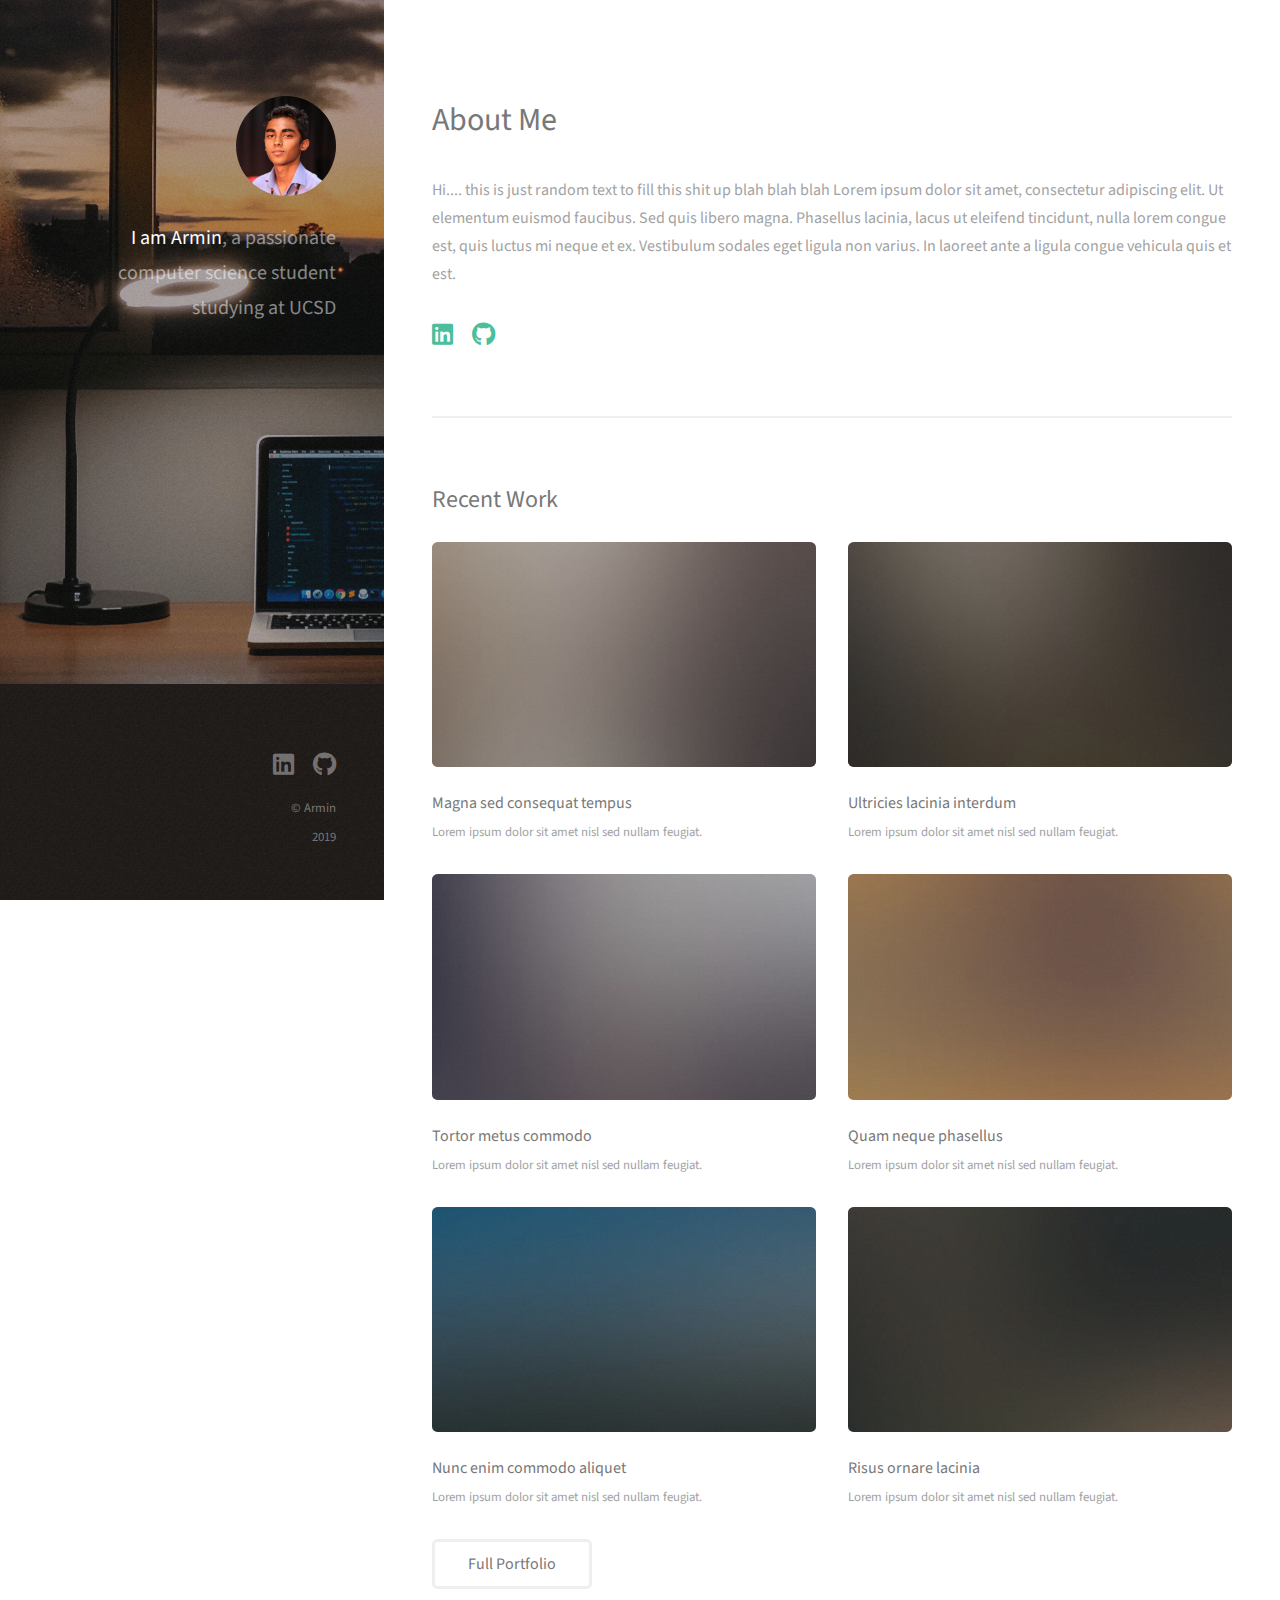
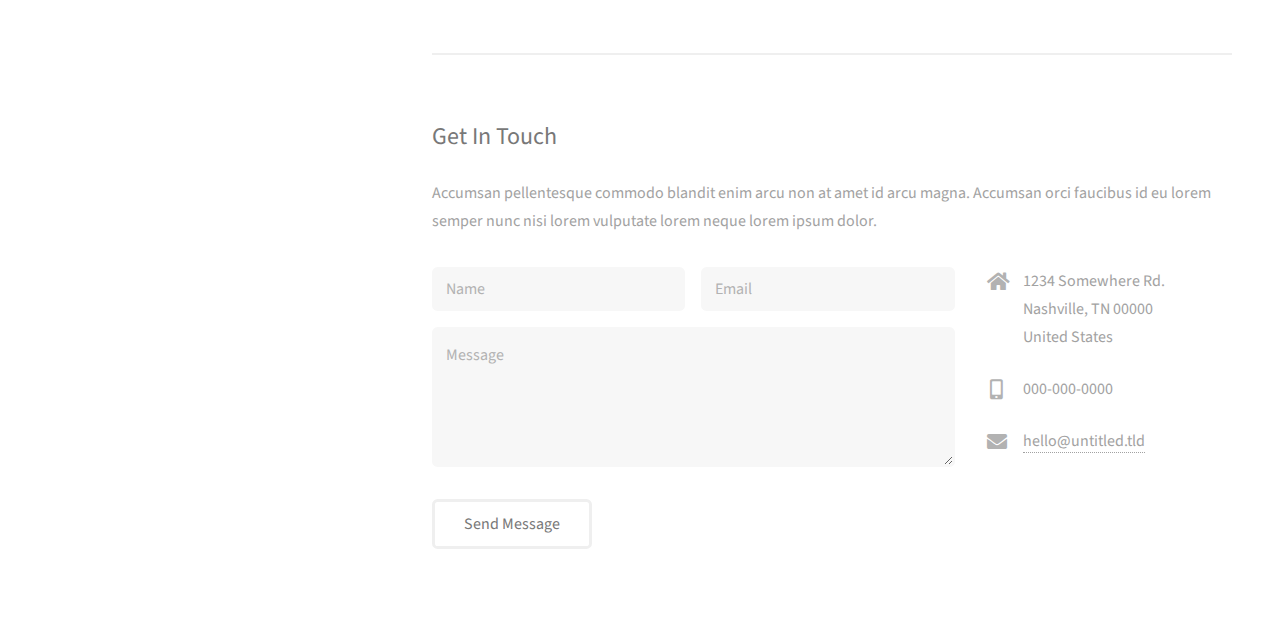
==== index.html @ ccefa1ef "initial commit" ====
<!DOCTYPE HTML>

<html>
	<head>
		<title>Armin Suraj</title>
		<meta charset="utf-8" />
		<meta name="viewport" content="width=device-width, initial-scale=1, user-scalable=no" />
		<link rel="stylesheet" href="assets/css/main.css" />
	</head>
	<body class="is-preload">

		<!-- Header -->
			<header id="header">
				<div class="inner">
					<a href="#" class="image avatar"><img src="images/avatar.jpeg" alt="" /></a>
					<h1><strong>I am Armin</strong>, a passionate<br />
					computer science student<br />
					studying at UCSD</h1>
				</div>
			</header>

		<!-- Main -->
			<div id="main">

				<!-- One -->
					<section id="one">
						<header class="major">
							<h2>About Me</h2>
						</header>
						<p>Hi.... this is just random text to fill this shit up blah blah blah Lorem ipsum dolor sit amet, consectetur adipiscing elit. Ut elementum euismod faucibus. Sed quis libero magna. Phasellus lacinia, lacus ut eleifend tincidunt, nulla lorem congue est, quis luctus mi neque et ex. Vestibulum sodales eget ligula non varius. In laoreet ante a ligula congue vehicula quis et est.</p>
						<ul class="icons">
							<li><a href="#" class="icon brands fa-linkedin"><span class="label">Linkedin</span></a></li>
							<li><a href="#" class="icon brands fa-github"><span class="label">Github</span></a></li>
						</ul>
					</section>

				<!-- Two -->
					<section id="two">
						<h2>Recent Work</h2>
						<div class="row">
							<article class="col-6 col-12-xsmall work-item">
								<a href="images/fulls/01.jpg" class="image fit thumb"><img src="images/thumbs/01.jpg" alt="" /></a>
								<h3>Magna sed consequat tempus</h3>
								<p>Lorem ipsum dolor sit amet nisl sed nullam feugiat.</p>
							</article>
							<article class="col-6 col-12-xsmall work-item">
								<a href="images/fulls/02.jpg" class="image fit thumb"><img src="images/thumbs/02.jpg" alt="" /></a>
								<h3>Ultricies lacinia interdum</h3>
								<p>Lorem ipsum dolor sit amet nisl sed nullam feugiat.</p>
							</article>
							<article class="col-6 col-12-xsmall work-item">
								<a href="images/fulls/03.jpg" class="image fit thumb"><img src="images/thumbs/03.jpg" alt="" /></a>
								<h3>Tortor metus commodo</h3>
								<p>Lorem ipsum dolor sit amet nisl sed nullam feugiat.</p>
							</article>
							<article class="col-6 col-12-xsmall work-item">
								<a href="images/fulls/04.jpg" class="image fit thumb"><img src="images/thumbs/04.jpg" alt="" /></a>
								<h3>Quam neque phasellus</h3>
								<p>Lorem ipsum dolor sit amet nisl sed nullam feugiat.</p>
							</article>
							<article class="col-6 col-12-xsmall work-item">
								<a href="images/fulls/05.jpg" class="image fit thumb"><img src="images/thumbs/05.jpg" alt="" /></a>
								<h3>Nunc enim commodo aliquet</h3>
								<p>Lorem ipsum dolor sit amet nisl sed nullam feugiat.</p>
							</article>
							<article class="col-6 col-12-xsmall work-item">
								<a href="images/fulls/06.jpg" class="image fit thumb"><img src="images/thumbs/06.jpg" alt="" /></a>
								<h3>Risus ornare lacinia</h3>
								<p>Lorem ipsum dolor sit amet nisl sed nullam feugiat.</p>
							</article>
						</div>
						<ul class="actions">
							<li><a href="#" class="button">Full Portfolio</a></li>
						</ul>
					</section>

				<!-- Three -->
					<section id="three">
						<h2>Get In Touch</h2>
						<p>Accumsan pellentesque commodo blandit enim arcu non at amet id arcu magna. Accumsan orci faucibus id eu lorem semper nunc nisi lorem vulputate lorem neque lorem ipsum dolor.</p>
						<div class="row">
							<div class="col-8 col-12-small">
								<form method="post" action="#">
									<div class="row gtr-uniform gtr-50">
										<div class="col-6 col-12-xsmall"><input type="text" name="name" id="name" placeholder="Name" /></div>
										<div class="col-6 col-12-xsmall"><input type="email" name="email" id="email" placeholder="Email" /></div>
										<div class="col-12"><textarea name="message" id="message" placeholder="Message" rows="4"></textarea></div>
									</div>
								</form>
								<ul class="actions">
									<li><input type="submit" value="Send Message" /></li>
								</ul>
							</div>
							<div class="col-4 col-12-small">
								<ul class="labeled-icons">
									<li>
										<h3 class="icon solid fa-home"><span class="label">Address</span></h3>
										1234 Somewhere Rd.<br />
										Nashville, TN 00000<br />
										United States
									</li>
									<li>
										<h3 class="icon solid fa-mobile-alt"><span class="label">Phone</span></h3>
										000-000-0000
									</li>
									<li>
										<h3 class="icon solid fa-envelope"><span class="label">Email</span></h3>
										<a href="#">hello@untitled.tld</a>
									</li>
								</ul>
							</div>
						</div>
					</section>

				<!-- Four -->
				<!--
					<section id="four">
						<h2>Elements</h2>

						<section>
							<h4>Text</h4>
							<p>This is <b>bold</b> and this is <strong>strong</strong>. This is <i>italic</i> and this is <em>emphasized</em>.
							This is <sup>superscript</sup> text and this is <sub>subscript</sub> text.
							This is <u>underlined</u> and this is code: <code>for (;;) { ... }</code>. Finally, <a href="#">this is a link</a>.</p>
							<hr />
							<header>
								<h4>Heading with a Subtitle</h4>
								<p>Lorem ipsum dolor sit amet nullam id egestas urna aliquam</p>
							</header>
							<p>Nunc lacinia ante nunc ac lobortis. Interdum adipiscing gravida odio porttitor sem non mi integer non faucibus ornare mi ut ante amet placerat aliquet. Volutpat eu sed ante lacinia sapien lorem accumsan varius montes viverra nibh in adipiscing blandit tempus accumsan.</p>
							<header>
								<h5>Heading with a Subtitle</h5>
								<p>Lorem ipsum dolor sit amet nullam id egestas urna aliquam</p>
							</header>
							<p>Nunc lacinia ante nunc ac lobortis. Interdum adipiscing gravida odio porttitor sem non mi integer non faucibus ornare mi ut ante amet placerat aliquet. Volutpat eu sed ante lacinia sapien lorem accumsan varius montes viverra nibh in adipiscing blandit tempus accumsan.</p>
							<hr />
							<h2>Heading Level 2</h2>
							<h3>Heading Level 3</h3>
							<h4>Heading Level 4</h4>
							<h5>Heading Level 5</h5>
							<h6>Heading Level 6</h6>
							<hr />
							<h5>Blockquote</h5>
							<blockquote>Fringilla nisl. Donec accumsan interdum nisi, quis tincidunt felis sagittis eget tempus euismod. Vestibulum ante ipsum primis in faucibus vestibulum. Blandit adipiscing eu felis iaculis volutpat ac adipiscing accumsan faucibus. Vestibulum ante ipsum primis in faucibus lorem ipsum dolor sit amet nullam adipiscing eu felis.</blockquote>
							<h5>Preformatted</h5>
							<pre><code>i = 0;

while (!deck.isInOrder()) {
print 'Iteration ' + i;
deck.shuffle();
i++;
}

print 'It took ' + i + ' iterations to sort the deck.';</code></pre>
						</section>

						<section>
							<h4>Lists</h4>
							<div class="row">
								<div class="col-6 col-12-xsmall">
									<h5>Unordered</h5>
									<ul>
										<li>Dolor pulvinar etiam magna etiam.</li>
										<li>Sagittis adipiscing lorem eleifend.</li>
										<li>Felis enim feugiat dolore viverra.</li>
									</ul>
									<h5>Alternate</h5>
									<ul class="alt">
										<li>Dolor pulvinar etiam magna etiam.</li>
										<li>Sagittis adipiscing lorem eleifend.</li>
										<li>Felis enim feugiat dolore viverra.</li>
									</ul>
								</div>
								<div class="col-6 col-12-xsmall">
									<h5>Ordered</h5>
									<ol>
										<li>Dolor pulvinar etiam magna etiam.</li>
										<li>Etiam vel felis at lorem sed viverra.</li>
										<li>Felis enim feugiat dolore viverra.</li>
										<li>Dolor pulvinar etiam magna etiam.</li>
										<li>Etiam vel felis at lorem sed viverra.</li>
										<li>Felis enim feugiat dolore viverra.</li>
									</ol>
									<h5>Icons</h5>
									<ul class="icons">
										<li><a href="#" class="icon brands fa-twitter"><span class="label">Twitter</span></a></li>
										<li><a href="#" class="icon brands fa-facebook-f"><span class="label">Facebook</span></a></li>
										<li><a href="#" class="icon brands fa-instagram"><span class="label">Instagram</span></a></li>
										<li><a href="#" class="icon brands fa-github"><span class="label">Github</span></a></li>
										<li><a href="#" class="icon brands fa-dribbble"><span class="label">Dribbble</span></a></li>
										<li><a href="#" class="icon brands fa-tumblr"><span class="label">Tumblr</span></a></li>
									</ul>
								</div>
							</div>
							<h5>Actions</h5>
							<ul class="actions">
								<li><a href="#" class="button primary">Default</a></li>
								<li><a href="#" class="button">Default</a></li>
							</ul>
							<ul class="actions small">
								<li><a href="#" class="button primary small">Small</a></li>
								<li><a href="#" class="button small">Small</a></li>
							</ul>
							<div class="row">
								<div class="col-6 col-12-small">
									<ul class="actions stacked">
										<li><a href="#" class="button primary">Default</a></li>
										<li><a href="#" class="button">Default</a></li>
									</ul>
								</div>
								<div class="col-6 col-12-small">
									<ul class="actions stacked">
										<li><a href="#" class="button primary small">Small</a></li>
										<li><a href="#" class="button small">Small</a></li>
									</ul>
								</div>
								<div class="col-6 col-12-small">
									<ul class="actions stacked">
										<li><a href="#" class="button primary fit">Default</a></li>
										<li><a href="#" class="button fit">Default</a></li>
									</ul>
								</div>
								<div class="col-6 col-12-small">
									<ul class="actions stacked">
										<li><a href="#" class="button primary small fit">Small</a></li>
										<li><a href="#" class="button small fit">Small</a></li>
									</ul>
								</div>
							</div>
						</section>

						<section>
							<h4>Table</h4>
							<h5>Default</h5>
							<div class="table-wrapper">
								<table>
									<thead>
										<tr>
											<th>Name</th>
											<th>Description</th>
											<th>Price</th>
										</tr>
									</thead>
									<tbody>
										<tr>
											<td>Item One</td>
											<td>Ante turpis integer aliquet porttitor.</td>
											<td>29.99</td>
										</tr>
										<tr>
											<td>Item Two</td>
											<td>Vis ac commodo adipiscing arcu aliquet.</td>
											<td>19.99</td>
										</tr>
										<tr>
											<td>Item Three</td>
											<td> Morbi faucibus arcu accumsan lorem.</td>
											<td>29.99</td>
										</tr>
										<tr>
											<td>Item Four</td>
											<td>Vitae integer tempus condimentum.</td>
											<td>19.99</td>
										</tr>
										<tr>
											<td>Item Five</td>
											<td>Ante turpis integer aliquet porttitor.</td>
											<td>29.99</td>
										</tr>
									</tbody>
									<tfoot>
										<tr>
											<td colspan="2"></td>
											<td>100.00</td>
										</tr>
									</tfoot>
								</table>
							</div>

							<h5>Alternate</h5>
							<div class="table-wrapper">
								<table class="alt">
									<thead>
										<tr>
											<th>Name</th>
											<th>Description</th>
											<th>Price</th>
										</tr>
									</thead>
									<tbody>
										<tr>
											<td>Item One</td>
											<td>Ante turpis integer aliquet porttitor.</td>
											<td>29.99</td>
										</tr>
										<tr>
											<td>Item Two</td>
											<td>Vis ac commodo adipiscing arcu aliquet.</td>
											<td>19.99</td>
										</tr>
										<tr>
											<td>Item Three</td>
											<td> Morbi faucibus arcu accumsan lorem.</td>
											<td>29.99</td>
										</tr>
										<tr>
											<td>Item Four</td>
											<td>Vitae integer tempus condimentum.</td>
											<td>19.99</td>
										</tr>
										<tr>
											<td>Item Five</td>
											<td>Ante turpis integer aliquet porttitor.</td>
											<td>29.99</td>
										</tr>
									</tbody>
									<tfoot>
										<tr>
											<td colspan="2"></td>
											<td>100.00</td>
										</tr>
									</tfoot>
								</table>
							</div>
						</section>

						<section>
							<h4>Buttons</h4>
							<ul class="actions">
								<li><a href="#" class="button primary">Primary</a></li>
								<li><a href="#" class="button">Default</a></li>
							</ul>
							<ul class="actions">
								<li><a href="#" class="button large">Large</a></li>
								<li><a href="#" class="button">Default</a></li>
								<li><a href="#" class="button small">Small</a></li>
							</ul>
							<ul class="actions fit">
								<li><a href="#" class="button primary fit">Fit</a></li>
								<li><a href="#" class="button fit">Fit</a></li>
							</ul>
							<ul class="actions fit small">
								<li><a href="#" class="button primary fit small">Fit + Small</a></li>
								<li><a href="#" class="button fit small">Fit + Small</a></li>
							</ul>
							<ul class="actions">
								<li><a href="#" class="button primary icon solid fa-download">Icon</a></li>
								<li><a href="#" class="button icon solid fa-download">Icon</a></li>
							</ul>
							<ul class="actions">
								<li><span class="button primary disabled">Primary</span></li>
								<li><span class="button disabled">Default</span></li>
							</ul>
						</section>

						<section>
							<h4>Form</h4>
							<form method="post" action="#">
								<div class="row gtr-uniform gtr-50">
									<div class="col-6 col-12-xsmall">
										<input type="text" name="demo-name" id="demo-name" value="" placeholder="Name" />
									</div>
									<div class="col-6 col-12-xsmall">
										<input type="email" name="demo-email" id="demo-email" value="" placeholder="Email" />
									</div>
									<div class="col-12">
										<select name="demo-category" id="demo-category">
											<option value="">- Category -</option>
											<option value="1">Manufacturing</option>
											<option value="1">Shipping</option>
											<option value="1">Administration</option>
											<option value="1">Human Resources</option>
										</select>
									</div>
									<div class="col-4 col-12-small">
										<input type="radio" id="demo-priority-low" name="demo-priority" checked>
										<label for="demo-priority-low">Low Priority</label>
									</div>
									<div class="col-4 col-12-small">
										<input type="radio" id="demo-priority-normal" name="demo-priority">
										<label for="demo-priority-normal">Normal Priority</label>
									</div>
									<div class="col-4 col-12-small">
										<input type="radio" id="demo-priority-high" name="demo-priority">
										<label for="demo-priority-high">High Priority</label>
									</div>
									<div class="col-6 col-12-small">
										<input type="checkbox" id="demo-copy" name="demo-copy">
										<label for="demo-copy">Email me a copy of this message</label>
									</div>
									<div class="col-6 col-12-small">
										<input type="checkbox" id="demo-human" name="demo-human" checked>
										<label for="demo-human">I am a human and not a robot</label>
									</div>
									<div class="col-12">
										<textarea name="demo-message" id="demo-message" placeholder="Enter your message" rows="6"></textarea>
									</div>
									<div class="col-12">
										<ul class="actions">
											<li><input type="submit" value="Send Message" class="primary" /></li>
											<li><input type="reset" value="Reset" /></li>
										</ul>
									</div>
								</div>
							</form>
						</section>

						<section>
							<h4>Image</h4>
							<h5>Fit</h5>
							<div class="box alt">
								<div class="row gtr-50 gtr-uniform">
									<div class="col-12"><span class="image fit"><img src="images/fulls/05.jpg" alt="" /></span></div>
									<div class="col-4"><span class="image fit"><img src="images/thumbs/01.jpg" alt="" /></span></div>
									<div class="col-4"><span class="image fit"><img src="images/thumbs/02.jpg" alt="" /></span></div>
									<div class="col-4"><span class="image fit"><img src="images/thumbs/03.jpg" alt="" /></span></div>
									<div class="col-4"><span class="image fit"><img src="images/thumbs/04.jpg" alt="" /></span></div>
									<div class="col-4"><span class="image fit"><img src="images/thumbs/05.jpg" alt="" /></span></div>
									<div class="col-4"><span class="image fit"><img src="images/thumbs/06.jpg" alt="" /></span></div>
									<div class="col-4"><span class="image fit"><img src="images/thumbs/03.jpg" alt="" /></span></div>
									<div class="col-4"><span class="image fit"><img src="images/thumbs/02.jpg" alt="" /></span></div>
									<div class="col-4"><span class="image fit"><img src="images/thumbs/01.jpg" alt="" /></span></div>
								</div>
							</div>
							<h5>Left &amp; Right</h5>
							<p><span class="image left"><img src="images/avatar.jpg" alt="" /></span>Fringilla nisl. Donec accumsan interdum nisi, quis tincidunt felis sagittis eget. tempus euismod. Vestibulum ante ipsum primis in faucibus vestibulum. Blandit adipiscing eu felis iaculis volutpat ac adipiscing accumsan eu faucibus. Integer ac pellentesque praesent tincidunt felis sagittis eget. tempus euismod. Vestibulum ante ipsum primis in faucibus vestibulum. Blandit adipiscing eu felis iaculis volutpat ac adipiscing accumsan eu faucibus. Integer ac pellentesque praesent. Donec accumsan interdum nisi, quis tincidunt felis sagittis eget. tempus euismod. Vestibulum ante ipsum primis in faucibus vestibulum. Blandit adipiscing eu felis iaculis volutpat ac adipiscing accumsan eu faucibus. Integer ac pellentesque praesent tincidunt felis sagittis eget. tempus euismod. Vestibulum ante ipsum primis in faucibus vestibulum. Blandit adipiscing eu felis iaculis volutpat ac adipiscing accumsan eu faucibus. Integer ac pellentesque praesent.</p>
							<p><span class="image right"><img src="images/avatar.jpg" alt="" /></span>Fringilla nisl. Donec accumsan interdum nisi, quis tincidunt felis sagittis eget. tempus euismod. Vestibulum ante ipsum primis in faucibus vestibulum. Blandit adipiscing eu felis iaculis volutpat ac adipiscing accumsan eu faucibus. Integer ac pellentesque praesent tincidunt felis sagittis eget. tempus euismod. Vestibulum ante ipsum primis in faucibus vestibulum. Blandit adipiscing eu felis iaculis volutpat ac adipiscing accumsan eu faucibus. Integer ac pellentesque praesent. Donec accumsan interdum nisi, quis tincidunt felis sagittis eget. tempus euismod. Vestibulum ante ipsum primis in faucibus vestibulum. Blandit adipiscing eu felis iaculis volutpat ac adipiscing accumsan eu faucibus. Integer ac pellentesque praesent tincidunt felis sagittis eget. tempus euismod. Vestibulum ante ipsum primis in faucibus vestibulum. Blandit adipiscing eu felis iaculis volutpat ac adipiscing accumsan eu faucibus. Integer ac pellentesque praesent.</p>
						</section>

					</section>
				-->

			</div>

		<!-- Footer -->
			<footer id="footer">
				<div class="inner">
					<ul class="icons">
						<li><a href="#" class="icon brands fa-linkedin"><span class="label">Linkedin</span></a></li>
						<li><a href="#" class="icon brands fa-github"><span class="label">Github</span></a></li>
					</ul>
					<ul class="copyright">
						<li>&copy; Armin</li><li>2019</li>
					</ul>
				</div>
			</footer>

		<!-- Scripts -->
			<script src="assets/js/jquery.min.js"></script>
			<script src="assets/js/jquery.poptrox.min.js"></script>
			<script src="assets/js/browser.min.js"></script>
			<script src="assets/js/breakpoints.min.js"></script>
			<script src="assets/js/util.js"></script>
			<script src="assets/js/main.js"></script>

	</body>
</html>
---- assets/css/main.css ----
@import url("fontawesome-all.min.css");
@import url("https://fonts.googleapis.com/css?family=Source+Sans+Pro:400,400italic");

/*
	Strata by HTML5 UP
	html5up.net | @ajlkn
	Free for personal and commercial use under the CCA 3.0 license (html5up.net/license)
*/

html, body, div, span, applet, object,
iframe, h1, h2, h3, h4, h5, h6, p, blockquote,
pre, a, abbr, acronym, address, big, cite,
code, del, dfn, em, img, ins, kbd, q, s, samp,
small, strike, strong, sub, sup, tt, var, b,
u, i, center, dl, dt, dd, ol, ul, li, fieldset,
form, label, legend, table, caption, tbody,
tfoot, thead, tr, th, td, article, aside,
canvas, details, embed, figure, figcaption,
footer, header, hgroup, menu, nav, output, ruby,
section, summary, time, mark, audio, video {
	margin: 0;
	padding: 0;
	border: 0;
	font-size: 100%;
	font: inherit;
	vertical-align: baseline;}

article, aside, details, figcaption, figure,
footer, header, hgroup, menu, nav, section {
	display: block;}

body {
	line-height: 1;
}

ol, ul {
	list-style: none;
}

blockquote, q {
	quotes: none;
}

	blockquote:before, blockquote:after, q:before, q:after {
		content: '';
		content: none;
	}

table {
	border-collapse: collapse;
	border-spacing: 0;
}

body {
	-webkit-text-size-adjust: none;
}

mark {
	background-color: transparent;
	color: inherit;
}

input::-moz-focus-inner {
	border: 0;
	padding: 0;
}

input, select, textarea {
	-moz-appearance: none;
	-webkit-appearance: none;
	-ms-appearance: none;
	appearance: none;
}

/* Basic */

	html {
		box-sizing: border-box;
	}

	*, *:before, *:after {
		box-sizing: inherit;
	}

	body {
		background: #fff;
	}

		body.is-preload *, body.is-preload *:before, body.is-preload *:after {
			-moz-animation: none !important;
			-webkit-animation: none !important;
			-ms-animation: none !important;
			animation: none !important;
			-moz-transition: none !important;
			-webkit-transition: none !important;
			-ms-transition: none !important;
			transition: none !important;
		}

	body, input, select, textarea {
		color: #a2a2a2;
		font-family: "Source Sans Pro", Helvetica, sans-serif;
		font-size: 16pt;
		font-weight: 400;
		line-height: 1.75em;
	}

	a {
		-moz-transition: color 0.2s ease-in-out, border-color 0.2s ease-in-out;
		-webkit-transition: color 0.2s ease-in-out, border-color 0.2s ease-in-out;
		-ms-transition: color 0.2s ease-in-out, border-color 0.2s ease-in-out;
		transition: color 0.2s ease-in-out, border-color 0.2s ease-in-out;
		border-bottom: dotted 1px;
		color: #49bf9d;
		text-decoration: none;
	}

		a:hover {
			border-bottom-color: transparent;
			color: #49bf9d !important;
			text-decoration: none;
		}

	strong, b {
		color: #787878;
		font-weight: 400;
	}

	em, i {
		font-style: italic;
	}

	p {
		margin: 0 0 2em 0;
	}

	h1, h2, h3, h4, h5, h6 {
		color: #787878;
		font-weight: 400;
		line-height: 1em;
		margin: 0 0 1em 0;
	}

		h1 a, h2 a, h3 a, h4 a, h5 a, h6 a {
			color: inherit;
			text-decoration: none;
		}

	h1 {
		font-size: 2em;
		line-height: 1.5em;
	}

	h2 {
		font-size: 1.5em;
		line-height: 1.5em;
	}

	h3 {
		font-size: 1.25em;
		line-height: 1.5em;
	}

	h4 {
		font-size: 1.1em;
		line-height: 1.5em;
	}

	h5 {
		font-size: 0.9em;
		line-height: 1.5em;
	}

	h6 {
		font-size: 0.7em;
		line-height: 1.5em;
	}

	sub {
		font-size: 0.8em;
		position: relative;
		top: 0.5em;
	}

	sup {
		font-size: 0.8em;
		position: relative;
		top: -0.5em;
	}

	hr {
		border: 0;
		border-bottom: solid 2px #efefef;
		margin: 2em 0;
	}

		hr.major {
			margin: 3em 0;
		}

	blockquote {
		border-left: solid 6px #efefef;
		font-style: italic;
		margin: 0 0 2em 0;
		padding: 0.5em 0 0.5em 1.5em;
	}

	code {
		background: #f7f7f7;
		border-radius: 0.35em;
		border: solid 2px #efefef;
		font-family: "Courier New", monospace;
		font-size: 0.9em;
		margin: 0 0.25em;
		padding: 0.25em 0.65em;
	}

	pre {
		-webkit-overflow-scrolling: touch;
		font-family: "Courier New", monospace;
		font-size: 0.9em;
		margin: 0 0 2em 0;
	}

		pre code {
			display: block;
			line-height: 1.75em;
			padding: 1em 1.5em;
			overflow-x: auto;
		}

	.align-left {
		text-align: left;
	}

	.align-center {
		text-align: center;
	}

	.align-right {
		text-align: right;
	}

/* Container */

	.container {
		margin: 0 auto;
		max-width: calc(100% - 4em);
		width: 100%;
	}

		.container.xsmall {
			width: 25%;
		}

		.container.small {
			width: 50%;
		}

		.container.medium {
			width: 75%;
		}

		.container.large {
			width: 125%;
		}

		.container.xlarge {
			width: 150%;
		}

		.container.max {
			width: 100%;
		}

		@media screen and (max-width: 980px) {

			.container {
				width: 100% !important;
				max-width: 100% !important;
			}

		}

		@media screen and (max-width: 480px) {

			.container {
				max-width: calc(100% - 3em);
			}

		}

/* Row */

	.row {
		display: flex;
		flex-wrap: wrap;
		box-sizing: border-box;
		align-items: stretch;
	}

		.row > * {
			box-sizing: border-box;
		}

		.row.gtr-uniform > * > :last-child {
			margin-bottom: 0;
		}

		.row.aln-left {
			justify-content: flex-start;
		}

		.row.aln-center {
			justify-content: center;
		}

		.row.aln-right {
			justify-content: flex-end;
		}

		.row.aln-top {
			align-items: flex-start;
		}

		.row.aln-middle {
			align-items: center;
		}

		.row.aln-bottom {
			align-items: flex-end;
		}

		.row > .imp {
			order: -1;
		}

		.row > .col-1 {
			width: 8.33333%;
		}

		.row > .off-1 {
			margin-left: 8.33333%;
		}

		.row > .col-2 {
			width: 16.66667%;
		}

		.row > .off-2 {
			margin-left: 16.66667%;
		}

		.row > .col-3 {
			width: 25%;
		}

		.row > .off-3 {
			margin-left: 25%;
		}

		.row > .col-4 {
			width: 33.33333%;
		}

		.row > .off-4 {
			margin-left: 33.33333%;
		}

		.row > .col-5 {
			width: 41.66667%;
		}

		.row > .off-5 {
			margin-left: 41.66667%;
		}

		.row > .col-6 {
			width: 50%;
		}

		.row > .off-6 {
			margin-left: 50%;
		}

		.row > .col-7 {
			width: 58.33333%;
		}

		.row > .off-7 {
			margin-left: 58.33333%;
		}

		.row > .col-8 {
			width: 66.66667%;
		}

		.row > .off-8 {
			margin-left: 66.66667%;
		}

		.row > .col-9 {
			width: 75%;
		}

		.row > .off-9 {
			margin-left: 75%;
		}

		.row > .col-10 {
			width: 83.33333%;
		}

		.row > .off-10 {
			margin-left: 83.33333%;
		}

		.row > .col-11 {
			width: 91.66667%;
		}

		.row > .off-11 {
			margin-left: 91.66667%;
		}

		.row > .col-12 {
			width: 100%;
		}

		.row > .off-12 {
			margin-left: 100%;
		}

		.row.gtr-0 {
			margin-top: 0;
			margin-left: 0em;
		}

			.row.gtr-0 > * {
				padding: 0 0 0 0em;
			}

			.row.gtr-0.gtr-uniform {
				margin-top: 0em;
			}

				.row.gtr-0.gtr-uniform > * {
					padding-top: 0em;
				}

		.row.gtr-25 {
			margin-top: 0;
			margin-left: -0.625em;
		}

			.row.gtr-25 > * {
				padding: 0 0 0 0.625em;
			}

			.row.gtr-25.gtr-uniform {
				margin-top: -0.625em;
			}

				.row.gtr-25.gtr-uniform > * {
					padding-top: 0.625em;
				}

		.row.gtr-50 {
			margin-top: 0;
			margin-left: -1.25em;
		}

			.row.gtr-50 > * {
				padding: 0 0 0 1.25em;
			}

			.row.gtr-50.gtr-uniform {
				margin-top: -1.25em;
			}

				.row.gtr-50.gtr-uniform > * {
					padding-top: 1.25em;
				}

		.row {
			margin-top: 0;
			margin-left: -2.5em;
		}

			.row > * {
				padding: 0 0 0 2.5em;
			}

			.row.gtr-uniform {
				margin-top: -2.5em;
			}

				.row.gtr-uniform > * {
					padding-top: 2.5em;
				}

		.row.gtr-150 {
			margin-top: 0;
			margin-left: -3.75em;
		}

			.row.gtr-150 > * {
				padding: 0 0 0 3.75em;
			}

			.row.gtr-150.gtr-uniform {
				margin-top: -3.75em;
			}

				.row.gtr-150.gtr-uniform > * {
					padding-top: 3.75em;
				}

		.row.gtr-200 {
			margin-top: 0;
			margin-left: -5em;
		}

			.row.gtr-200 > * {
				padding: 0 0 0 5em;
			}

			.row.gtr-200.gtr-uniform {
				margin-top: -5em;
			}

				.row.gtr-200.gtr-uniform > * {
					padding-top: 5em;
				}

		@media screen and (max-width: 1800px) {

			.row {
				display: flex;
				flex-wrap: wrap;
				box-sizing: border-box;
				align-items: stretch;
			}

				.row > * {
					box-sizing: border-box;
				}

				.row.gtr-uniform > * > :last-child {
					margin-bottom: 0;
				}

				.row.aln-left {
					justify-content: flex-start;
				}

				.row.aln-center {
					justify-content: center;
				}

				.row.aln-right {
					justify-content: flex-end;
				}

				.row.aln-top {
					align-items: flex-start;
				}

				.row.aln-middle {
					align-items: center;
				}

				.row.aln-bottom {
					align-items: flex-end;
				}

				.row > .imp-xlarge {
					order: -1;
				}

				.row > .col-1-xlarge {
					width: 8.33333%;
				}

				.row > .off-1-xlarge {
					margin-left: 8.33333%;
				}

				.row > .col-2-xlarge {
					width: 16.66667%;
				}

				.row > .off-2-xlarge {
					margin-left: 16.66667%;
				}

				.row > .col-3-xlarge {
					width: 25%;
				}

				.row > .off-3-xlarge {
					margin-left: 25%;
				}

				.row > .col-4-xlarge {
					width: 33.33333%;
				}

				.row > .off-4-xlarge {
					margin-left: 33.33333%;
				}

				.row > .col-5-xlarge {
					width: 41.66667%;
				}

				.row > .off-5-xlarge {
					margin-left: 41.66667%;
				}

				.row > .col-6-xlarge {
					width: 50%;
				}

				.row > .off-6-xlarge {
					margin-left: 50%;
				}

				.row > .col-7-xlarge {
					width: 58.33333%;
				}

				.row > .off-7-xlarge {
					margin-left: 58.33333%;
				}

				.row > .col-8-xlarge {
					width: 66.66667%;
				}

				.row > .off-8-xlarge {
					margin-left: 66.66667%;
				}

				.row > .col-9-xlarge {
					width: 75%;
				}

				.row > .off-9-xlarge {
					margin-left: 75%;
				}

				.row > .col-10-xlarge {
					width: 83.33333%;
				}

				.row > .off-10-xlarge {
					margin-left: 83.33333%;
				}

				.row > .col-11-xlarge {
					width: 91.66667%;
				}

				.row > .off-11-xlarge {
					margin-left: 91.66667%;
				}

				.row > .col-12-xlarge {
					width: 100%;
				}

				.row > .off-12-xlarge {
					margin-left: 100%;
				}

				.row.gtr-0 {
					margin-top: 0;
					margin-left: 0em;
				}

					.row.gtr-0 > * {
						padding: 0 0 0 0em;
					}

					.row.gtr-0.gtr-uniform {
						margin-top: 0em;
					}

						.row.gtr-0.gtr-uniform > * {
							padding-top: 0em;
						}

				.row.gtr-25 {
					margin-top: 0;
					margin-left: -0.625em;
				}

					.row.gtr-25 > * {
						padding: 0 0 0 0.625em;
					}

					.row.gtr-25.gtr-uniform {
						margin-top: -0.625em;
					}

						.row.gtr-25.gtr-uniform > * {
							padding-top: 0.625em;
						}

				.row.gtr-50 {
					margin-top: 0;
					margin-left: -1.25em;
				}

					.row.gtr-50 > * {
						padding: 0 0 0 1.25em;
					}

					.row.gtr-50.gtr-uniform {
						margin-top: -1.25em;
					}

						.row.gtr-50.gtr-uniform > * {
							padding-top: 1.25em;
						}

				.row {
					margin-top: 0;
					margin-left: -2.5em;
				}

					.row > * {
						padding: 0 0 0 2.5em;
					}

					.row.gtr-uniform {
						margin-top: -2.5em;
					}

						.row.gtr-uniform > * {
							padding-top: 2.5em;
						}

				.row.gtr-150 {
					margin-top: 0;
					margin-left: -3.75em;
				}

					.row.gtr-150 > * {
						padding: 0 0 0 3.75em;
					}

					.row.gtr-150.gtr-uniform {
						margin-top: -3.75em;
					}

						.row.gtr-150.gtr-uniform > * {
							padding-top: 3.75em;
						}

				.row.gtr-200 {
					margin-top: 0;
					margin-left: -5em;
				}

					.row.gtr-200 > * {
						padding: 0 0 0 5em;
					}

					.row.gtr-200.gtr-uniform {
						margin-top: -5em;
					}

						.row.gtr-200.gtr-uniform > * {
							padding-top: 5em;
						}

		}

		@media screen and (max-width: 1280px) {

			.row {
				display: flex;
				flex-wrap: wrap;
				box-sizing: border-box;
				align-items: stretch;
			}

				.row > * {
					box-sizing: border-box;
				}

				.row.gtr-uniform > * > :last-child {
					margin-bottom: 0;
				}

				.row.aln-left {
					justify-content: flex-start;
				}

				.row.aln-center {
					justify-content: center;
				}

				.row.aln-right {
					justify-content: flex-end;
				}

				.row.aln-top {
					align-items: flex-start;
				}

				.row.aln-middle {
					align-items: center;
				}

				.row.aln-bottom {
					align-items: flex-end;
				}

				.row > .imp-large {
					order: -1;
				}

				.row > .col-1-large {
					width: 8.33333%;
				}

				.row > .off-1-large {
					margin-left: 8.33333%;
				}

				.row > .col-2-large {
					width: 16.66667%;
				}

				.row > .off-2-large {
					margin-left: 16.66667%;
				}

				.row > .col-3-large {
					width: 25%;
				}

				.row > .off-3-large {
					margin-left: 25%;
				}

				.row > .col-4-large {
					width: 33.33333%;
				}

				.row > .off-4-large {
					margin-left: 33.33333%;
				}

				.row > .col-5-large {
					width: 41.66667%;
				}

				.row > .off-5-large {
					margin-left: 41.66667%;
				}

				.row > .col-6-large {
					width: 50%;
				}

				.row > .off-6-large {
					margin-left: 50%;
				}

				.row > .col-7-large {
					width: 58.33333%;
				}

				.row > .off-7-large {
					margin-left: 58.33333%;
				}

				.row > .col-8-large {
					width: 66.66667%;
				}

				.row > .off-8-large {
					margin-left: 66.66667%;
				}

				.row > .col-9-large {
					width: 75%;
				}

				.row > .off-9-large {
					margin-left: 75%;
				}

				.row > .col-10-large {
					width: 83.33333%;
				}

				.row > .off-10-large {
					margin-left: 83.33333%;
				}

				.row > .col-11-large {
					width: 91.66667%;
				}

				.row > .off-11-large {
					margin-left: 91.66667%;
				}

				.row > .col-12-large {
					width: 100%;
				}

				.row > .off-12-large {
					margin-left: 100%;
				}

				.row.gtr-0 {
					margin-top: 0;
					margin-left: 0em;
				}

					.row.gtr-0 > * {
						padding: 0 0 0 0em;
					}

					.row.gtr-0.gtr-uniform {
						margin-top: 0em;
					}

						.row.gtr-0.gtr-uniform > * {
							padding-top: 0em;
						}

				.row.gtr-25 {
					margin-top: 0;
					margin-left: -0.5em;
				}

					.row.gtr-25 > * {
						padding: 0 0 0 0.5em;
					}

					.row.gtr-25.gtr-uniform {
						margin-top: -0.5em;
					}

						.row.gtr-25.gtr-uniform > * {
							padding-top: 0.5em;
						}

				.row.gtr-50 {
					margin-top: 0;
					margin-left: -1em;
				}

					.row.gtr-50 > * {
						padding: 0 0 0 1em;
					}

					.row.gtr-50.gtr-uniform {
						margin-top: -1em;
					}

						.row.gtr-50.gtr-uniform > * {
							padding-top: 1em;
						}

				.row {
					margin-top: 0;
					margin-left: -2em;
				}

					.row > * {
						padding: 0 0 0 2em;
					}

					.row.gtr-uniform {
						margin-top: -2em;
					}

						.row.gtr-uniform > * {
							padding-top: 2em;
						}

				.row.gtr-150 {
					margin-top: 0;
					margin-left: -3em;
				}

					.row.gtr-150 > * {
						padding: 0 0 0 3em;
					}

					.row.gtr-150.gtr-uniform {
						margin-top: -3em;
					}

						.row.gtr-150.gtr-uniform > * {
							padding-top: 3em;
						}

				.row.gtr-200 {
					margin-top: 0;
					margin-left: -4em;
				}

					.row.gtr-200 > * {
						padding: 0 0 0 4em;
					}

					.row.gtr-200.gtr-uniform {
						margin-top: -4em;
					}

						.row.gtr-200.gtr-uniform > * {
							padding-top: 4em;
						}

		}

		@media screen and (max-width: 980px) {

			.row {
				display: flex;
				flex-wrap: wrap;
				box-sizing: border-box;
				align-items: stretch;
			}

				.row > * {
					box-sizing: border-box;
				}

				.row.gtr-uniform > * > :last-child {
					margin-bottom: 0;
				}

				.row.aln-left {
					justify-content: flex-start;
				}

				.row.aln-center {
					justify-content: center;
				}

				.row.aln-right {
					justify-content: flex-end;
				}

				.row.aln-top {
					align-items: flex-start;
				}

				.row.aln-middle {
					align-items: center;
				}

				.row.aln-bottom {
					align-items: flex-end;
				}

				.row > .imp-medium {
					order: -1;
				}

				.row > .col-1-medium {
					width: 8.33333%;
				}

				.row > .off-1-medium {
					margin-left: 8.33333%;
				}

				.row > .col-2-medium {
					width: 16.66667%;
				}

				.row > .off-2-medium {
					margin-left: 16.66667%;
				}

				.row > .col-3-medium {
					width: 25%;
				}

				.row > .off-3-medium {
					margin-left: 25%;
				}

				.row > .col-4-medium {
					width: 33.33333%;
				}

				.row > .off-4-medium {
					margin-left: 33.33333%;
				}

				.row > .col-5-medium {
					width: 41.66667%;
				}

				.row > .off-5-medium {
					margin-left: 41.66667%;
				}

				.row > .col-6-medium {
					width: 50%;
				}

				.row > .off-6-medium {
					margin-left: 50%;
				}

				.row > .col-7-medium {
					width: 58.33333%;
				}

				.row > .off-7-medium {
					margin-left: 58.33333%;
				}

				.row > .col-8-medium {
					width: 66.66667%;
				}

				.row > .off-8-medium {
					margin-left: 66.66667%;
				}

				.row > .col-9-medium {
					width: 75%;
				}

				.row > .off-9-medium {
					margin-left: 75%;
				}

				.row > .col-10-medium {
					width: 83.33333%;
				}

				.row > .off-10-medium {
					margin-left: 83.33333%;
				}

				.row > .col-11-medium {
					width: 91.66667%;
				}

				.row > .off-11-medium {
					margin-left: 91.66667%;
				}

				.row > .col-12-medium {
					width: 100%;
				}

				.row > .off-12-medium {
					margin-left: 100%;
				}

				.row.gtr-0 {
					margin-top: 0;
					margin-left: 0em;
				}

					.row.gtr-0 > * {
						padding: 0 0 0 0em;
					}

					.row.gtr-0.gtr-uniform {
						margin-top: 0em;
					}

						.row.gtr-0.gtr-uniform > * {
							padding-top: 0em;
						}

				.row.gtr-25 {
					margin-top: 0;
					margin-left: -0.5em;
				}

					.row.gtr-25 > * {
						padding: 0 0 0 0.5em;
					}

					.row.gtr-25.gtr-uniform {
						margin-top: -0.5em;
					}

						.row.gtr-25.gtr-uniform > * {
							padding-top: 0.5em;
						}

				.row.gtr-50 {
					margin-top: 0;
					margin-left: -1em;
				}

					.row.gtr-50 > * {
						padding: 0 0 0 1em;
					}

					.row.gtr-50.gtr-uniform {
						margin-top: -1em;
					}

						.row.gtr-50.gtr-uniform > * {
							padding-top: 1em;
						}

				.row {
					margin-top: 0;
					margin-left: -2em;
				}

					.row > * {
						padding: 0 0 0 2em;
					}

					.row.gtr-uniform {
						margin-top: -2em;
					}

						.row.gtr-uniform > * {
							padding-top: 2em;
						}

				.row.gtr-150 {
					margin-top: 0;
					margin-left: -3em;
				}

					.row.gtr-150 > * {
						padding: 0 0 0 3em;
					}

					.row.gtr-150.gtr-uniform {
						margin-top: -3em;
					}

						.row.gtr-150.gtr-uniform > * {
							padding-top: 3em;
						}

				.row.gtr-200 {
					margin-top: 0;
					margin-left: -4em;
				}

					.row.gtr-200 > * {
						padding: 0 0 0 4em;
					}

					.row.gtr-200.gtr-uniform {
						margin-top: -4em;
					}

						.row.gtr-200.gtr-uniform > * {
							padding-top: 4em;
						}

		}

		@media screen and (max-width: 736px) {

			.row {
				display: flex;
				flex-wrap: wrap;
				box-sizing: border-box;
				align-items: stretch;
			}

				.row > * {
					box-sizing: border-box;
				}

				.row.gtr-uniform > * > :last-child {
					margin-bottom: 0;
				}

				.row.aln-left {
					justify-content: flex-start;
				}

				.row.aln-center {
					justify-content: center;
				}

				.row.aln-right {
					justify-content: flex-end;
				}

				.row.aln-top {
					align-items: flex-start;
				}

				.row.aln-middle {
					align-items: center;
				}

				.row.aln-bottom {
					align-items: flex-end;
				}

				.row > .imp-small {
					order: -1;
				}

				.row > .col-1-small {
					width: 8.33333%;
				}

				.row > .off-1-small {
					margin-left: 8.33333%;
				}

				.row > .col-2-small {
					width: 16.66667%;
				}

				.row > .off-2-small {
					margin-left: 16.66667%;
				}

				.row > .col-3-small {
					width: 25%;
				}

				.row > .off-3-small {
					margin-left: 25%;
				}

				.row > .col-4-small {
					width: 33.33333%;
				}

				.row > .off-4-small {
					margin-left: 33.33333%;
				}

				.row > .col-5-small {
					width: 41.66667%;
				}

				.row > .off-5-small {
					margin-left: 41.66667%;
				}

				.row > .col-6-small {
					width: 50%;
				}

				.row > .off-6-small {
					margin-left: 50%;
				}

				.row > .col-7-small {
					width: 58.33333%;
				}

				.row > .off-7-small {
					margin-left: 58.33333%;
				}

				.row > .col-8-small {
					width: 66.66667%;
				}

				.row > .off-8-small {
					margin-left: 66.66667%;
				}

				.row > .col-9-small {
					width: 75%;
				}

				.row > .off-9-small {
					margin-left: 75%;
				}

				.row > .col-10-small {
					width: 83.33333%;
				}

				.row > .off-10-small {
					margin-left: 83.33333%;
				}

				.row > .col-11-small {
					width: 91.66667%;
				}

				.row > .off-11-small {
					margin-left: 91.66667%;
				}

				.row > .col-12-small {
					width: 100%;
				}

				.row > .off-12-small {
					margin-left: 100%;
				}

				.row.gtr-0 {
					margin-top: 0;
					margin-left: 0em;
				}

					.row.gtr-0 > * {
						padding: 0 0 0 0em;
					}

					.row.gtr-0.gtr-uniform {
						margin-top: 0em;
					}

						.row.gtr-0.gtr-uniform > * {
							padding-top: 0em;
						}

				.row.gtr-25 {
					margin-top: 0;
					margin-left: -0.375em;
				}

					.row.gtr-25 > * {
						padding: 0 0 0 0.375em;
					}

					.row.gtr-25.gtr-uniform {
						margin-top: -0.375em;
					}

						.row.gtr-25.gtr-uniform > * {
							padding-top: 0.375em;
						}

				.row.gtr-50 {
					margin-top: 0;
					margin-left: -0.75em;
				}

					.row.gtr-50 > * {
						padding: 0 0 0 0.75em;
					}

					.row.gtr-50.gtr-uniform {
						margin-top: -0.75em;
					}

						.row.gtr-50.gtr-uniform > * {
							padding-top: 0.75em;
						}

				.row {
					margin-top: 0;
					margin-left: -1.5em;
				}

					.row > * {
						padding: 0 0 0 1.5em;
					}

					.row.gtr-uniform {
						margin-top: -1.5em;
					}

						.row.gtr-uniform > * {
							padding-top: 1.5em;
						}

				.row.gtr-150 {
					margin-top: 0;
					margin-left: -2.25em;
				}

					.row.gtr-150 > * {
						padding: 0 0 0 2.25em;
					}

					.row.gtr-150.gtr-uniform {
						margin-top: -2.25em;
					}

						.row.gtr-150.gtr-uniform > * {
							padding-top: 2.25em;
						}

				.row.gtr-200 {
					margin-top: 0;
					margin-left: -3em;
				}

					.row.gtr-200 > * {
						padding: 0 0 0 3em;
					}

					.row.gtr-200.gtr-uniform {
						margin-top: -3em;
					}

						.row.gtr-200.gtr-uniform > * {
							padding-top: 3em;
						}

		}

		@media screen and (max-width: 480px) {

			.row {
				display: flex;
				flex-wrap: wrap;
				box-sizing: border-box;
				align-items: stretch;
			}

				.row > * {
					box-sizing: border-box;
				}

				.row.gtr-uniform > * > :last-child {
					margin-bottom: 0;
				}

				.row.aln-left {
					justify-content: flex-start;
				}

				.row.aln-center {
					justify-content: center;
				}

				.row.aln-right {
					justify-content: flex-end;
				}

				.row.aln-top {
					align-items: flex-start;
				}

				.row.aln-middle {
					align-items: center;
				}

				.row.aln-bottom {
					align-items: flex-end;
				}

				.row > .imp-xsmall {
					order: -1;
				}

				.row > .col-1-xsmall {
					width: 8.33333%;
				}

				.row > .off-1-xsmall {
					margin-left: 8.33333%;
				}

				.row > .col-2-xsmall {
					width: 16.66667%;
				}

				.row > .off-2-xsmall {
					margin-left: 16.66667%;
				}

				.row > .col-3-xsmall {
					width: 25%;
				}

				.row > .off-3-xsmall {
					margin-left: 25%;
				}

				.row > .col-4-xsmall {
					width: 33.33333%;
				}

				.row > .off-4-xsmall {
					margin-left: 33.33333%;
				}

				.row > .col-5-xsmall {
					width: 41.66667%;
				}

				.row > .off-5-xsmall {
					margin-left: 41.66667%;
				}

				.row > .col-6-xsmall {
					width: 50%;
				}

				.row > .off-6-xsmall {
					margin-left: 50%;
				}

				.row > .col-7-xsmall {
					width: 58.33333%;
				}

				.row > .off-7-xsmall {
					margin-left: 58.33333%;
				}

				.row > .col-8-xsmall {
					width: 66.66667%;
				}

				.row > .off-8-xsmall {
					margin-left: 66.66667%;
				}

				.row > .col-9-xsmall {
					width: 75%;
				}

				.row > .off-9-xsmall {
					margin-left: 75%;
				}

				.row > .col-10-xsmall {
					width: 83.33333%;
				}

				.row > .off-10-xsmall {
					margin-left: 83.33333%;
				}

				.row > .col-11-xsmall {
					width: 91.66667%;
				}

				.row > .off-11-xsmall {
					margin-left: 91.66667%;
				}

				.row > .col-12-xsmall {
					width: 100%;
				}

				.row > .off-12-xsmall {
					margin-left: 100%;
				}

				.row.gtr-0 {
					margin-top: 0;
					margin-left: 0em;
				}

					.row.gtr-0 > * {
						padding: 0 0 0 0em;
					}

					.row.gtr-0.gtr-uniform {
						margin-top: 0em;
					}

						.row.gtr-0.gtr-uniform > * {
							padding-top: 0em;
						}

				.row.gtr-25 {
					margin-top: 0;
					margin-left: -0.375em;
				}

					.row.gtr-25 > * {
						padding: 0 0 0 0.375em;
					}

					.row.gtr-25.gtr-uniform {
						margin-top: -0.375em;
					}

						.row.gtr-25.gtr-uniform > * {
							padding-top: 0.375em;
						}

				.row.gtr-50 {
					margin-top: 0;
					margin-left: -0.75em;
				}

					.row.gtr-50 > * {
						padding: 0 0 0 0.75em;
					}

					.row.gtr-50.gtr-uniform {
						margin-top: -0.75em;
					}

						.row.gtr-50.gtr-uniform > * {
							padding-top: 0.75em;
						}

				.row {
					margin-top: 0;
					margin-left: -1.5em;
				}

					.row > * {
						padding: 0 0 0 1.5em;
					}

					.row.gtr-uniform {
						margin-top: -1.5em;
					}

						.row.gtr-uniform > * {
							padding-top: 1.5em;
						}

				.row.gtr-150 {
					margin-top: 0;
					margin-left: -2.25em;
				}

					.row.gtr-150 > * {
						padding: 0 0 0 2.25em;
					}

					.row.gtr-150.gtr-uniform {
						margin-top: -2.25em;
					}

						.row.gtr-150.gtr-uniform > * {
							padding-top: 2.25em;
						}

				.row.gtr-200 {
					margin-top: 0;
					margin-left: -3em;
				}

					.row.gtr-200 > * {
						padding: 0 0 0 3em;
					}

					.row.gtr-200.gtr-uniform {
						margin-top: -3em;
					}

						.row.gtr-200.gtr-uniform > * {
							padding-top: 3em;
						}

		}

/* Section/Article */

	section.special, article.special {
		text-align: center;
	}

	header p {
		color: #b2b2b2;
		position: relative;
		margin: 0 0 1.5em 0;
	}

	header h2 + p {
		font-size: 1.25em;
		margin-top: -1em;
		line-height: 1.5em;
	}

	header h3 + p {
		font-size: 1.1em;
		margin-top: -0.8em;
		line-height: 1.5em;
	}

	header h4 + p,
	header h5 + p,
	header h6 + p {
		font-size: 0.9em;
		margin-top: -0.6em;
		line-height: 1.5em;
	}

	header.major h2 {
		font-size: 2em;
	}

/* Form */

	form {
		margin: 0 0 2em 0;
	}

	label {
		color: #787878;
		display: block;
		font-size: 0.9em;
		font-weight: 400;
		margin: 0 0 1em 0;
	}

	input[type="text"],
	input[type="password"],
	input[type="email"],
	select,
	textarea {
		-moz-appearance: none;
		-webkit-appearance: none;
		-ms-appearance: none;
		appearance: none;
		background: #f7f7f7;
		border-radius: 0.35em;
		border: solid 2px transparent;
		color: inherit;
		display: block;
		outline: 0;
		padding: 0 0.75em;
		text-decoration: none;
		width: 100%;
	}

		input[type="text"]:invalid,
		input[type="password"]:invalid,
		input[type="email"]:invalid,
		select:invalid,
		textarea:invalid {
			box-shadow: none;
		}

		input[type="text"]:focus,
		input[type="password"]:focus,
		input[type="email"]:focus,
		select:focus,
		textarea:focus {
			border-color: #49bf9d;
		}

	select {
		background-image: url("data:image/svg+xml;charset=utf8,%3Csvg xmlns='http://www.w3.org/2000/svg' width='40' height='40' preserveAspectRatio='none' viewBox='0 0 40 40'%3E%3Cpath d='M9.4,12.3l10.4,10.4l10.4-10.4c0.2-0.2,0.5-0.4,0.9-0.4c0.3,0,0.6,0.1,0.9,0.4l3.3,3.3c0.2,0.2,0.4,0.5,0.4,0.9 c0,0.4-0.1,0.6-0.4,0.9L20.7,31.9c-0.2,0.2-0.5,0.4-0.9,0.4c-0.3,0-0.6-0.1-0.9-0.4L4.3,17.3c-0.2-0.2-0.4-0.5-0.4-0.9 c0-0.4,0.1-0.6,0.4-0.9l3.3-3.3c0.2-0.2,0.5-0.4,0.9-0.4S9.1,12.1,9.4,12.3z' fill='%23dfdfdf' /%3E%3C/svg%3E");
		background-size: 1.25rem;
		background-repeat: no-repeat;
		background-position: calc(100% - 1rem) center;
		height: 2.75em;
		padding-right: 2.75em;
		text-overflow: ellipsis;
	}

		select option {
			color: #787878;
			background: #fff;
		}

		select:focus::-ms-value {
			background-color: transparent;
		}

		select::-ms-expand {
			display: none;
		}

	input[type="text"],
	input[type="password"],
	input[type="email"],
	select {
		height: 2.75em;
	}

	textarea {
		padding: 0.75em;
	}

	input[type="checkbox"],
	input[type="radio"] {
		-moz-appearance: none;
		-webkit-appearance: none;
		-ms-appearance: none;
		appearance: none;
		display: block;
		float: left;
		margin-right: -2em;
		opacity: 0;
		width: 1em;
		z-index: -1;
	}

		input[type="checkbox"] + label,
		input[type="radio"] + label {
			text-decoration: none;
			color: #a2a2a2;
			cursor: pointer;
			display: inline-block;
			font-size: 1em;
			font-weight: 400;
			padding-left: 2.4em;
			padding-right: 0.75em;
			position: relative;
		}

			input[type="checkbox"] + label:before,
			input[type="radio"] + label:before {
				-moz-osx-font-smoothing: grayscale;
				-webkit-font-smoothing: antialiased;
				display: inline-block;
				font-style: normal;
				font-variant: normal;
				text-rendering: auto;
				line-height: 1;
				text-transform: none !important;
				font-family: 'Font Awesome 5 Free';
				font-weight: 900;
			}

			input[type="checkbox"] + label:before,
			input[type="radio"] + label:before {
				background: #f7f7f7;
				border-radius: 0.35em;
				border: solid 2px transparent;
				content: '';
				display: inline-block;
				font-size: 0.8em;
				height: 2.0625em;
				left: 0;
				line-height: 1.85625em;
				position: absolute;
				text-align: center;
				top: 0;
				width: 2.0625em;
			}

		input[type="checkbox"]:checked + label:before,
		input[type="radio"]:checked + label:before {
			background: #787878;
			border-color: #787878;
			color: #fff;
			content: '\f00c';
		}

		input[type="checkbox"]:focus + label:before,
		input[type="radio"]:focus + label:before {
			border-color: #49bf9d;
		}

	input[type="checkbox"] + label:before {
		border-radius: 0.35em;
	}

	input[type="radio"] + label:before {
		border-radius: 100%;
	}

	::-webkit-input-placeholder {
		color: #b2b2b2 !important;
		opacity: 1.0;
	}

	:-moz-placeholder {
		color: #b2b2b2 !important;
		opacity: 1.0;
	}

	::-moz-placeholder {
		color: #b2b2b2 !important;
		opacity: 1.0;
	}

	:-ms-input-placeholder {
		color: #b2b2b2 !important;
		opacity: 1.0;
	}

/* Box */

	.box {
		border-radius: 0.35em;
		border: solid 2px #efefef;
		margin-bottom: 2em;
		padding: 1.5em;
	}

		.box > :last-child,
		.box > :last-child > :last-child,
		.box > :last-child > :last-child > :last-child {
			margin-bottom: 0;
		}

		.box.alt {
			border: 0;
			border-radius: 0;
			padding: 0;
		}

/* Icon */

	.icon {
		text-decoration: none;
		border-bottom: none;
		position: relative;
	}

		.icon:before {
			-moz-osx-font-smoothing: grayscale;
			-webkit-font-smoothing: antialiased;
			display: inline-block;
			font-style: normal;
			font-variant: normal;
			text-rendering: auto;
			line-height: 1;
			text-transform: none !important;
			font-family: 'Font Awesome 5 Free';
			font-weight: 400;
		}

		.icon > .label {
			display: none;
		}

		.icon:before {
			line-height: inherit;
		}

		.icon.solid:before {
			font-weight: 900;
		}

		.icon.brands:before {
			font-family: 'Font Awesome 5 Brands';
		}

/* Image */

	.image {
		border-radius: 0.35em;
		border: 0;
		display: inline-block;
		position: relative;
	}

		.image:before {
			-moz-transition: opacity 0.2s ease-in-out;
			-webkit-transition: opacity 0.2s ease-in-out;
			-ms-transition: opacity 0.2s ease-in-out;
			transition: opacity 0.2s ease-in-out;
			background: url("images/overlay.png");
			border-radius: 0.35em;
			content: '';
			display: block;
			height: 100%;
			left: 0;
			opacity: 0.5;
			position: absolute;
			top: 0;
			width: 100%;
		}

		.image.thumb {
			text-align: center;
		}

			.image.thumb:after {
				-moz-transition: opacity 0.2s ease-in-out;
				-webkit-transition: opacity 0.2s ease-in-out;
				-ms-transition: opacity 0.2s ease-in-out;
				transition: opacity 0.2s ease-in-out;
				border-radius: 0.35em;
				border: solid 3px rgba(255, 255, 255, 0.5);
				color: #fff;
				content: 'View';
				display: inline-block;
				font-size: 0.8em;
				font-weight: 400;
				left: 50%;
				line-height: 2.25em;
				margin: -1.25em 0 0 -3em;
				opacity: 0;
				padding: 0 1.5em;
				position: absolute;
				text-align: center;
				text-decoration: none;
				top: 50%;
				white-space: nowrap;
			}

			.image.thumb:hover:after {
				opacity: 1.0;
			}

			.image.thumb:hover:before {
				background: url("images/overlay.png"), url("images/overlay.png");
				opacity: 1.0;
			}

		.image img {
			border-radius: 0.35em;
			display: block;
		}

		.image.left {
			float: left;
			margin: 0 1.5em 1em 0;
			top: 0.25em;
		}

		.image.right {
			float: right;
			margin: 0 0 1em 1.5em;
			top: 0.25em;
		}

		.image.left, .image.right {
			max-width: 40%;
		}

			.image.left img, .image.right img {
				width: 100%;
			}

		.image.fit {
			display: block;
			margin: 0 0 2em 0;
			width: 100%;
		}

			.image.fit img {
				width: 100%;
			}

		.image.avatar {
			border-radius: 100%;
		}

			.image.avatar:before {
				display: none;
			}

			.image.avatar img {
				border-radius: 100%;
				width: 100%;
			}

/* List */

	ol {
		list-style: decimal;
		margin: 0 0 2em 0;
		padding-left: 1.25em;
	}

		ol li {
			padding-left: 0.25em;
		}

	ul {
		list-style: disc;
		margin: 0 0 2em 0;
		padding-left: 1em;
	}

		ul li {
			padding-left: 0.5em;
		}

		ul.alt {
			list-style: none;
			padding-left: 0;
		}

			ul.alt li {
				border-top: solid 2px #efefef;
				padding: 0.5em 0;
			}

				ul.alt li:first-child {
					border-top: 0;
					padding-top: 0;
				}

	dl {
		margin: 0 0 2em 0;
	}

/* Icons */

	ul.icons {
		cursor: default;
		list-style: none;
		padding-left: 0;
	}

		ul.icons li {
			display: inline-block;
			padding: 0 1em 0 0;
		}

			ul.icons li:last-child {
				padding-right: 0;
			}

			ul.icons li .icon:before {
				font-size: 1.5em;
			}

/* Labeled Icons */

	ul.labeled-icons {
		list-style: none;
		padding: 0;
	}

		ul.labeled-icons li {
			line-height: 1.75em;
			margin: 1.5em 0 0 0;
			padding-left: 2.25em;
			position: relative;
		}

			ul.labeled-icons li:first-child {
				margin-top: 0;
			}

			ul.labeled-icons li a {
				color: inherit;
			}

			ul.labeled-icons li h3 {
				color: #b2b2b2;
				left: 0;
				position: absolute;
				text-align: center;
				top: 0;
				width: 1em;
			}

/* Actions */

	ul.actions {
		display: -moz-flex;
		display: -webkit-flex;
		display: -ms-flex;
		display: flex;
		cursor: default;
		list-style: none;
		margin-left: -1em;
		padding-left: 0;
	}

		ul.actions li {
			padding: 0 0 0 1em;
			vertical-align: middle;
		}

		ul.actions.special {
			-moz-justify-content: center;
			-webkit-justify-content: center;
			-ms-justify-content: center;
			justify-content: center;
			width: 100%;
			margin-left: 0;
		}

			ul.actions.special li:first-child {
				padding-left: 0;
			}

		ul.actions.stacked {
			-moz-flex-direction: column;
			-webkit-flex-direction: column;
			-ms-flex-direction: column;
			flex-direction: column;
			margin-left: 0;
		}

			ul.actions.stacked li {
				padding: 1.3em 0 0 0;
			}

				ul.actions.stacked li:first-child {
					padding-top: 0;
				}

		ul.actions.fit {
			width: calc(100% + 1em);
		}

			ul.actions.fit li {
				-moz-flex-grow: 1;
				-webkit-flex-grow: 1;
				-ms-flex-grow: 1;
				flex-grow: 1;
				-moz-flex-shrink: 1;
				-webkit-flex-shrink: 1;
				-ms-flex-shrink: 1;
				flex-shrink: 1;
				width: 100%;
			}

				ul.actions.fit li > * {
					width: 100%;
				}

			ul.actions.fit.stacked {
				width: 100%;
			}

		@media screen and (max-width: 480px) {

			ul.actions:not(.fixed) {
				-moz-flex-direction: column;
				-webkit-flex-direction: column;
				-ms-flex-direction: column;
				flex-direction: column;
				margin-left: 0;
				width: 100% !important;
			}

				ul.actions:not(.fixed) li {
					-moz-flex-grow: 1;
					-webkit-flex-grow: 1;
					-ms-flex-grow: 1;
					flex-grow: 1;
					-moz-flex-shrink: 1;
					-webkit-flex-shrink: 1;
					-ms-flex-shrink: 1;
					flex-shrink: 1;
					padding: 1em 0 0 0;
					text-align: center;
					width: 100%;
				}

					ul.actions:not(.fixed) li > * {
						width: 100%;
					}

					ul.actions:not(.fixed) li:first-child {
						padding-top: 0;
					}

					ul.actions:not(.fixed) li input[type="submit"],
					ul.actions:not(.fixed) li input[type="reset"],
					ul.actions:not(.fixed) li input[type="button"],
					ul.actions:not(.fixed) li button,
					ul.actions:not(.fixed) li .button {
						width: 100%;
					}

						ul.actions:not(.fixed) li input[type="submit"].icon:before,
						ul.actions:not(.fixed) li input[type="reset"].icon:before,
						ul.actions:not(.fixed) li input[type="button"].icon:before,
						ul.actions:not(.fixed) li button.icon:before,
						ul.actions:not(.fixed) li .button.icon:before {
							margin-left: -0.5em;
						}

		}

/* Table */

	.table-wrapper {
		-webkit-overflow-scrolling: touch;
		overflow-x: auto;
	}

	table {
		margin: 0 0 2em 0;
		width: 100%;
	}

		table tbody tr {
			border: solid 1px #efefef;
			border-left: 0;
			border-right: 0;
		}

			table tbody tr:nth-child(2n + 1) {
				background-color: #f7f7f7;
			}

		table td {
			padding: 0.75em 0.75em;
		}

		table th {
			color: #787878;
			font-size: 0.9em;
			font-weight: 400;
			padding: 0 0.75em 0.75em 0.75em;
			text-align: left;
		}

		table thead {
			border-bottom: solid 2px #efefef;
		}

		table tfoot {
			border-top: solid 2px #efefef;
		}

		table.alt {
			border-collapse: separate;
		}

			table.alt tbody tr td {
				border: solid 2px #efefef;
				border-left-width: 0;
				border-top-width: 0;
			}

				table.alt tbody tr td:first-child {
					border-left-width: 2px;
				}

			table.alt tbody tr:first-child td {
				border-top-width: 2px;
			}

			table.alt thead {
				border-bottom: 0;
			}

			table.alt tfoot {
				border-top: 0;
			}

/* Button */

	input[type="submit"],
	input[type="reset"],
	input[type="button"],
	.button {
		-moz-appearance: none;
		-webkit-appearance: none;
		-ms-appearance: none;
		appearance: none;
		-moz-transition: background-color 0.2s ease-in-out, color 0.2s ease-in-out, border-color 0.2s ease-in-out;
		-webkit-transition: background-color 0.2s ease-in-out, color 0.2s ease-in-out, border-color 0.2s ease-in-out;
		-ms-transition: background-color 0.2s ease-in-out, color 0.2s ease-in-out, border-color 0.2s ease-in-out;
		transition: background-color 0.2s ease-in-out, color 0.2s ease-in-out, border-color 0.2s ease-in-out;
		background-color: transparent;
		border-radius: 0.35em;
		border: solid 3px #efefef;
		color: #787878 !important;
		cursor: pointer;
		display: inline-block;
		font-weight: 400;
		height: 3.15em;
		height: calc(2.75em + 6px);
		line-height: 2.75em;
		min-width: 10em;
		padding: 0 1.5em;
		text-align: center;
		text-decoration: none;
		white-space: nowrap;
	}

		input[type="submit"]:hover,
		input[type="reset"]:hover,
		input[type="button"]:hover,
		.button:hover {
			border-color: #49bf9d;
			color: #49bf9d !important;
		}

		input[type="submit"]:active,
		input[type="reset"]:active,
		input[type="button"]:active,
		.button:active {
			background-color: rgba(73, 191, 157, 0.1);
			border-color: #49bf9d;
			color: #49bf9d !important;
		}

		input[type="submit"].icon,
		input[type="reset"].icon,
		input[type="button"].icon,
		.button.icon {
			padding-left: 1.35em;
		}

			input[type="submit"].icon:before,
			input[type="reset"].icon:before,
			input[type="button"].icon:before,
			.button.icon:before {
				margin-right: 0.5em;
			}

		input[type="submit"].fit,
		input[type="reset"].fit,
		input[type="button"].fit,
		.button.fit {
			min-width: 0;
			width: 100%;
		}

		input[type="submit"].small,
		input[type="reset"].small,
		input[type="button"].small,
		.button.small {
			font-size: 0.8em;
		}

		input[type="submit"].large,
		input[type="reset"].large,
		input[type="button"].large,
		.button.large {
			font-size: 1.35em;
		}

		input[type="submit"].primary,
		input[type="reset"].primary,
		input[type="button"].primary,
		.button.primary {
			background-color: #49bf9d;
			border-color: #49bf9d;
			color: #ffffff !important;
		}

			input[type="submit"].primary:hover,
			input[type="reset"].primary:hover,
			input[type="button"].primary:hover,
			.button.primary:hover {
				background-color: #5cc6a7;
				border-color: #5cc6a7;
			}

			input[type="submit"].primary:active,
			input[type="reset"].primary:active,
			input[type="button"].primary:active,
			.button.primary:active {
				background-color: #3eb08f;
				border-color: #3eb08f;
			}

		input[type="submit"].disabled, input[type="submit"]:disabled,
		input[type="reset"].disabled,
		input[type="reset"]:disabled,
		input[type="button"].disabled,
		input[type="button"]:disabled,
		.button.disabled,
		.button:disabled {
			background-color: #e7e7e7 !important;
			border-color: #e7e7e7 !important;
			color: #b2b2b2 !important;
			cursor: default;
		}

/* Work Item */

	.work-item {
		margin: 0 0 2em 0;
	}

		.work-item .image {
			margin: 0 0 1.5em 0;
		}

		.work-item h3 {
			font-size: 1em;
			margin: 0 0 0.5em 0;
		}

		.work-item p {
			font-size: 0.8em;
			line-height: 1.5em;
			margin: 0;
		}

/* Header */

	#header {
		display: -moz-flex;
		display: -webkit-flex;
		display: -ms-flex;
		display: flex;
		-moz-flex-direction: column;
		-webkit-flex-direction: column;
		-ms-flex-direction: column;
		flex-direction: column;
		-moz-align-items: -moz-flex-end;
		-webkit-align-items: -webkit-flex-end;
		-ms-align-items: -ms-flex-end;
		align-items: flex-end;
		-moz-justify-content: space-between;
		-webkit-justify-content: space-between;
		-ms-justify-content: space-between;
		justify-content: space-between;
		background-color: #1f1815;
		background-attachment: scroll,								scroll;
		background-image: url("images/overlay.png"), url("../../images/bg1.jpg");
		background-position: top left,							top left;
		background-repeat: repeat,								no-repeat;
		background-size: auto,								150%;
		color: rgba(255, 255, 255, 0.5);
		height: 100%;
		left: 0;
		padding: 8em 4em;
		position: fixed;
		text-align: right;
		top: 0;
		width: 35%;
	}

		#header > * {
			-moz-flex-shrink: 0;
			-webkit-flex-shrink: 0;
			-ms-flex-shrink: 0;
			flex-shrink: 0;
			width: 100%;
		}

		#header > .inner {
			-moz-flex-grow: 1;
			-webkit-flex-grow: 1;
			-ms-flex-grow: 1;
			flex-grow: 1;
			margin: 0 0 2em 0;
		}

		#header strong, #header b {
			color: #ffffff;
		}

		#header h2, #header h3, #header h4, #header h5, #header h6 {
			color: #ffffff;
		}

		#header h1 {
			color: rgba(255, 255, 255, 0.5);
			font-size: 1.35em;
			line-height: 1.75em;
			margin: 0;
		}

		#header .image.avatar {
			margin: 0 0 1em 0;
			width: 6.25em;
		}

/* Footer */

	#footer .icons {
		margin: 1em 0 0 0;
	}

		#footer .icons a {
			color: rgba(255, 255, 255, 0.4);
		}

	#footer .copyright {
		color: rgba(255, 255, 255, 0.4);
		font-size: 0.8em;
		list-style: none;
		margin: 1em 0 0 0;
		padding: 0;
	}

		#footer .copyright li {
			border-left: solid 1px rgba(255, 255, 255, 0.25);
			display: inline-block;
			line-height: 1em;
			margin-left: 0.75em;
			padding-left: 0.75em;
		}

			#footer .copyright li:first-child {
				border-left: 0;
				margin-left: 0;
				padding-left: 0;
			}

			#footer .copyright li a {
				color: inherit;
			}

/* Main */

	#main {
		margin-left: 35%;
		max-width: 54em;
		padding: 8em 4em 4em 4em;
		width: calc(100% - 35%);
	}

		#main > section {
			border-top: solid 2px #efefef;
			margin: 4em 0 0 0;
			padding: 4em 0 0 0;
		}

			#main > section:first-child {
				border-top: 0;
				margin-top: 0;
				padding-top: 0;
			}

/* Poptrox */

	@-moz-keyframes spin {
		0% {
			-moz-transform: rotate(0deg);
			-webkit-transform: rotate(0deg);
			-ms-transform: rotate(0deg);
			transform: rotate(0deg);
		}

		100% {
			-moz-transform: rotate(360deg);
			-webkit-transform: rotate(360deg);
			-ms-transform: rotate(360deg);
			transform: rotate(360deg);
		}
	}

	@-webkit-keyframes spin {
		0% {
			-moz-transform: rotate(0deg);
			-webkit-transform: rotate(0deg);
			-ms-transform: rotate(0deg);
			transform: rotate(0deg);
		}

		100% {
			-moz-transform: rotate(360deg);
			-webkit-transform: rotate(360deg);
			-ms-transform: rotate(360deg);
			transform: rotate(360deg);
		}
	}

	@-ms-keyframes spin {
		0% {
			-moz-transform: rotate(0deg);
			-webkit-transform: rotate(0deg);
			-ms-transform: rotate(0deg);
			transform: rotate(0deg);
		}

		100% {
			-moz-transform: rotate(360deg);
			-webkit-transform: rotate(360deg);
			-ms-transform: rotate(360deg);
			transform: rotate(360deg);
		}
	}

	@keyframes spin {
		0% {
			-moz-transform: rotate(0deg);
			-webkit-transform: rotate(0deg);
			-ms-transform: rotate(0deg);
			transform: rotate(0deg);
		}

		100% {
			-moz-transform: rotate(360deg);
			-webkit-transform: rotate(360deg);
			-ms-transform: rotate(360deg);
			transform: rotate(360deg);
		}
	}

	.poptrox-popup {
		-moz-box-sizing: content-box;
		-webkit-box-sizing: content-box;
		-ms-box-sizing: content-box;
		box-sizing: content-box;
		-webkit-tap-highlight-color: rgba(255, 255, 255, 0);
		background: #fff;
		border-radius: 0.35em;
		box-shadow: 0 0.1em 0.15em 0 rgba(0, 0, 0, 0.15);
		overflow: hidden;
		padding-bottom: 3em;
	}

		.poptrox-popup .loader {
			text-decoration: none;
			-moz-animation: spin 1s linear infinite;
			-webkit-animation: spin 1s linear infinite;
			-ms-animation: spin 1s linear infinite;
			animation: spin 1s linear infinite;
			font-size: 1.5em;
			height: 1em;
			left: 50%;
			line-height: 1em;
			margin: -0.5em 0 0 -0.5em;
			position: absolute;
			top: 50%;
			width: 1em;
		}

			.poptrox-popup .loader:before {
				-moz-osx-font-smoothing: grayscale;
				-webkit-font-smoothing: antialiased;
				display: inline-block;
				font-style: normal;
				font-variant: normal;
				text-rendering: auto;
				line-height: 1;
				text-transform: none !important;
				font-family: 'Font Awesome 5 Free';
				font-weight: 900;
			}

			.poptrox-popup .loader:before {
				content: '\f1ce';
			}

		.poptrox-popup .caption {
			background: #fff;
			bottom: 0;
			cursor: default;
			font-size: 0.9em;
			height: 3em;
			left: 0;
			line-height: 2.8em;
			position: absolute;
			text-align: center;
			width: 100%;
			z-index: 1;
		}

		.poptrox-popup .nav-next,
		.poptrox-popup .nav-previous {
			text-decoration: none;
			-moz-transition: opacity 0.2s ease-in-out;
			-webkit-transition: opacity 0.2s ease-in-out;
			-ms-transition: opacity 0.2s ease-in-out;
			transition: opacity 0.2s ease-in-out;
			-webkit-tap-highlight-color: rgba(255, 255, 255, 0);
			background: rgba(0, 0, 0, 0.01);
			cursor: pointer;
			height: 100%;
			opacity: 0;
			position: absolute;
			top: 0;
			width: 50%;
		}

			.poptrox-popup .nav-next:before,
			.poptrox-popup .nav-previous:before {
				-moz-osx-font-smoothing: grayscale;
				-webkit-font-smoothing: antialiased;
				display: inline-block;
				font-style: normal;
				font-variant: normal;
				text-rendering: auto;
				line-height: 1;
				text-transform: none !important;
				font-family: 'Font Awesome 5 Free';
				font-weight: 900;
			}

			.poptrox-popup .nav-next:before,
			.poptrox-popup .nav-previous:before {
				color: #fff;
				font-size: 2.5em;
				height: 1em;
				line-height: 1em;
				margin-top: -0.75em;
				position: absolute;
				text-align: center;
				top: 50%;
				width: 1.5em;
			}

		.poptrox-popup .nav-next {
			right: 0;
		}

			.poptrox-popup .nav-next:before {
				content: '\f105';
				right: 0;
			}

		.poptrox-popup .nav-previous {
			left: 0;
		}

			.poptrox-popup .nav-previous:before {
				content: '\f104';
				left: 0;
			}

		.poptrox-popup .closer {
			text-decoration: none;
			-moz-transition: opacity 0.2s ease-in-out;
			-webkit-transition: opacity 0.2s ease-in-out;
			-ms-transition: opacity 0.2s ease-in-out;
			transition: opacity 0.2s ease-in-out;
			-webkit-tap-highlight-color: rgba(255, 255, 255, 0);
			color: #fff;
			height: 4em;
			line-height: 4em;
			opacity: 0;
			position: absolute;
			right: 0;
			text-align: center;
			top: 0;
			width: 4em;
			z-index: 2;
		}

			.poptrox-popup .closer:before {
				-moz-osx-font-smoothing: grayscale;
				-webkit-font-smoothing: antialiased;
				display: inline-block;
				font-style: normal;
				font-variant: normal;
				text-rendering: auto;
				line-height: 1;
				text-transform: none !important;
				font-family: 'Font Awesome 5 Free';
				font-weight: 900;
			}

			.poptrox-popup .closer:before {
				-moz-box-sizing: content-box;
				-webkit-box-sizing: content-box;
				-ms-box-sizing: content-box;
				box-sizing: content-box;
				border-radius: 100%;
				border: solid 3px rgba(255, 255, 255, 0.5);
				content: '\f00d';
				display: block;
				font-size: 1em;
				height: 1.75em;
				left: 50%;
				line-height: 1.75em;
				margin: -0.875em 0 0 -0.875em;
				position: absolute;
				top: 50%;
				width: 1.75em;
			}

		.poptrox-popup:hover .nav-next,
		.poptrox-popup:hover .nav-previous {
			opacity: 0.5;
		}

			.poptrox-popup:hover .nav-next:hover,
			.poptrox-popup:hover .nav-previous:hover {
				opacity: 1.0;
			}

		.poptrox-popup:hover .closer {
			opacity: 0.5;
		}

			.poptrox-popup:hover .closer:hover {
				opacity: 1.0;
			}

/* Touch */

	body.is-touch .image.thumb:before {
		opacity: 0.5 !important;
	}

	body.is-touch .image.thumb:after {
		display: none !important;
	}

	body.is-touch #header {
		background-attachment: scroll;
		background-size: auto, cover;
	}

	body.is-touch .poptrox-popup .nav-next,
	body.is-touch .poptrox-popup .nav-previous,
	body.is-touch .poptrox-popup .closer {
		opacity: 1.0 !important;
	}

/* XLarge */

	@media screen and (max-width: 1800px) {

		/* Basic */

			body, input, select, textarea {
				font-size: 12pt;
			}

	}

/* Large */

	@media screen and (max-width: 1280px) {

		/* Header */

			#header {
				padding: 6em 3em 3em 3em;
				width: 30%;
			}

				#header h1 {
					font-size: 1.25em;
				}

					#header h1 br {
						display: none;
					}

				#header > .inner {
					margin-bottom: 0;
				}

		/* Footer */

			#footer .copyright li {
				border-left-width: 0;
				display: block;
				line-height: 2.25em;
				margin-left: 0;
				padding-left: 0;
			}

		/* Main */

			#main {
				margin-left: 30%;
				max-width: none;
				padding: 6em 3em 3em 3em;
				width: calc(100% - 30%);
			}

	}

/* Medium */

	@media screen and (max-width: 980px) {

		/* Basic */

			h1 br, h2 br, h3 br, h4 br, h5 br, h6 br {
				display: none;
			}

		/* List */

			ul.icons li .icon {
				font-size: 1.25em;
			}

		/* Header */

			#header {
				background-attachment: scroll;
				background-position: top left, center center;
				background-size: auto,		cover;
				left: auto;
				padding: 6em 4em;
				position: relative;
				text-align: center;
				top: auto;
				width: 100%;
				display: block;
			}

				#header h1 {
					font-size: 1.75em;
				}

					#header h1 br {
						display: inline;
					}

		/* Footer */

			#footer {
				background-attachment: scroll;
				background-color: #1f1815;
				background-image: url("images/overlay.png"), url("../../images/bg1.jpg");
				background-position: top left,						bottom center;
				background-repeat: repeat,							no-repeat;
				background-size: auto,							cover;
				bottom: auto;
				left: auto;
				padding: 4em 4em 6em 4em;
				position: relative;
				text-align: center;
				width: 100%;
			}

				#footer .icons {
					margin: 0 0 1em 0;
				}

				#footer .copyright {
					margin: 0 0 1em 0;
				}

					#footer .copyright li {
						border-left-width: 1px;
						display: inline-block;
						line-height: 1em;
						margin-left: 0.75em;
						padding-left: 0.75em;
					}

		/* Main */

			#main {
				margin: 0;
				padding: 6em 4em;
				width: 100%;
			}

	}

/* Small */

	@media screen and (max-width: 736px) {

		/* Basic */

			h1 {
				font-size: 1.5em;
			}

			h2 {
				font-size: 1.2em;
			}

			h3 {
				font-size: 1em;
			}

		/* Section/Article */

			section.special, article.special {
				text-align: center;
			}

			header.major h2 {
				font-size: 1.35em;
			}

		/* List */

			ul.labeled-icons li {
				padding-left: 2em;
			}

				ul.labeled-icons li h3 {
					line-height: 1.75em;
				}

		/* Header */

			#header {
				padding: 2.25em 1.5em;
			}

				#header h1 {
					font-size: 1.35em;
				}

		/* Footer */

			#footer {
				padding: 2.25em 1.5em;
			}

		/* Main */

			#main {
				padding: 2.25em 1.5em 0.25em 1.5em;
			}

				#main > section {
					margin: 2.25em 0 0 0;
					padding: 2.25em 0 0 0;
				}

		/* Poptrox */

			.poptrox-popup {
				border-radius: 0;
			}

				.poptrox-popup .nav-next:before,
				.poptrox-popup .nav-previous:before {
					margin-top: -1em;
				}

	}

/* XSmall */

	@media screen and (max-width: 480px) {

		/* Header */

			#header {
				padding: 4.5em 1.5em;
			}

				#header h1 br {
					display: none;
				}

		/* Footer */

			#footer .copyright li {
				border-left-width: 0;
				display: block;
				line-height: 2.25em;
				margin-left: 0;
				padding-left: 0;
			}

	}
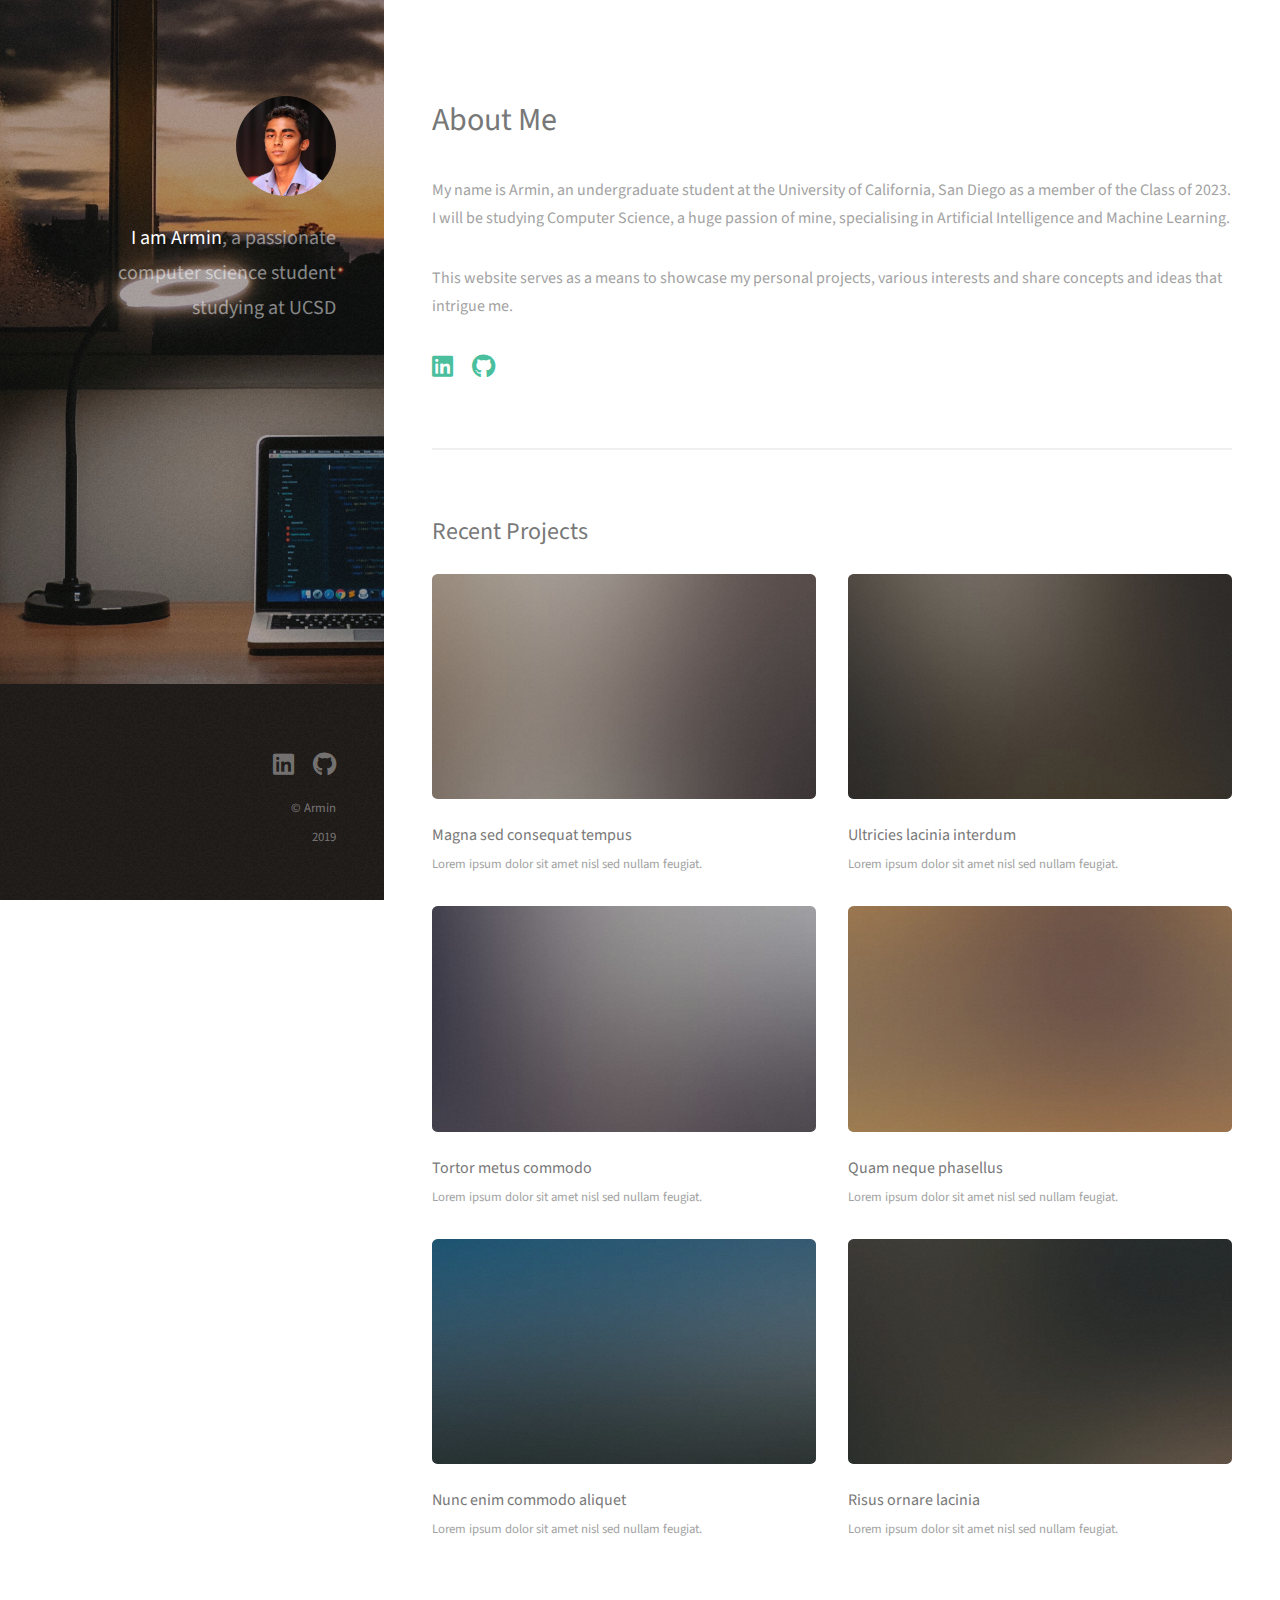
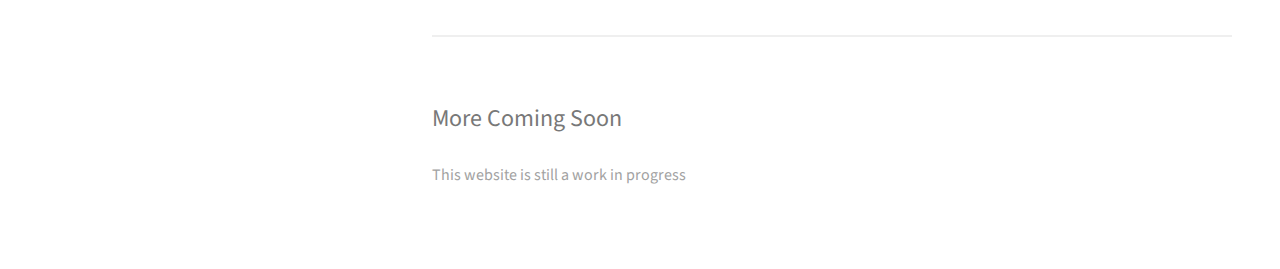
==== commit b1fc4e82: "About Me text" ====
--- a/index.html
+++ b/index.html
@@ -27,7 +27,8 @@
 						<header class="major">
 							<h2>About Me</h2>
 						</header>
-						<p>Hi.... this is just random text to fill this shit up blah blah blah Lorem ipsum dolor sit amet, consectetur adipiscing elit. Ut elementum euismod faucibus. Sed quis libero magna. Phasellus lacinia, lacus ut eleifend tincidunt, nulla lorem congue est, quis luctus mi neque et ex. Vestibulum sodales eget ligula non varius. In laoreet ante a ligula congue vehicula quis et est.</p>
+						<p>My name is Armin, an undergraduate student at the University of California, San Diego as a member of the Class of 2023. I will be studying Computer Science, a huge passion of mine, specialising in Artificial Intelligence and Machine Learning.</p>
+						<p>This website serves as a means to showcase my personal projects, various interests and share concepts and ideas that intrigue me.</p>
 						<ul class="icons">
 							<li><a href="#" class="icon brands fa-linkedin"><span class="label">Linkedin</span></a></li>
 							<li><a href="#" class="icon brands fa-github"><span class="label">Github</span></a></li>
@@ -36,7 +37,7 @@
 
 				<!-- Two -->
 					<section id="two">
-						<h2>Recent Work</h2>
+						<h2>Recent Projects</h2>
 						<div class="row">
 							<article class="col-6 col-12-xsmall work-item">
 								<a href="images/fulls/01.jpg" class="image fit thumb"><img src="images/thumbs/01.jpg" alt="" /></a>
@@ -69,15 +70,22 @@
 								<p>Lorem ipsum dolor sit amet nisl sed nullam feugiat.</p>
 							</article>
 						</div>
+
+						<!--
 						<ul class="actions">
-							<li><a href="#" class="button">Full Portfolio</a></li>
+							<li><a href="#" class="button">See All</a></li>
 						</ul>
+					-->
+
+
 					</section>
 
 				<!-- Three -->
 					<section id="three">
-						<h2>Get In Touch</h2>
-						<p>Accumsan pellentesque commodo blandit enim arcu non at amet id arcu magna. Accumsan orci faucibus id eu lorem semper nunc nisi lorem vulputate lorem neque lorem ipsum dolor.</p>
+						<h2>More Coming Soon</h2>
+						<p>This website is still a work in progress</p>
+
+						<!--
 						<div class="row">
 							<div class="col-8 col-12-small">
 								<form method="post" action="#">
@@ -110,325 +118,9 @@
 								</ul>
 							</div>
 						</div>
+					-->
 					</section>
 
-				<!-- Four -->
-				<!--
-					<section id="four">
-						<h2>Elements</h2>
-
-						<section>
-							<h4>Text</h4>
-							<p>This is <b>bold</b> and this is <strong>strong</strong>. This is <i>italic</i> and this is <em>emphasized</em>.
-							This is <sup>superscript</sup> text and this is <sub>subscript</sub> text.
-							This is <u>underlined</u> and this is code: <code>for (;;) { ... }</code>. Finally, <a href="#">this is a link</a>.</p>
-							<hr />
-							<header>
-								<h4>Heading with a Subtitle</h4>
-								<p>Lorem ipsum dolor sit amet nullam id egestas urna aliquam</p>
-							</header>
-							<p>Nunc lacinia ante nunc ac lobortis. Interdum adipiscing gravida odio porttitor sem non mi integer non faucibus ornare mi ut ante amet placerat aliquet. Volutpat eu sed ante lacinia sapien lorem accumsan varius montes viverra nibh in adipiscing blandit tempus accumsan.</p>
-							<header>
-								<h5>Heading with a Subtitle</h5>
-								<p>Lorem ipsum dolor sit amet nullam id egestas urna aliquam</p>
-							</header>
-							<p>Nunc lacinia ante nunc ac lobortis. Interdum adipiscing gravida odio porttitor sem non mi integer non faucibus ornare mi ut ante amet placerat aliquet. Volutpat eu sed ante lacinia sapien lorem accumsan varius montes viverra nibh in adipiscing blandit tempus accumsan.</p>
-							<hr />
-							<h2>Heading Level 2</h2>
-							<h3>Heading Level 3</h3>
-							<h4>Heading Level 4</h4>
-							<h5>Heading Level 5</h5>
-							<h6>Heading Level 6</h6>
-							<hr />
-							<h5>Blockquote</h5>
-							<blockquote>Fringilla nisl. Donec accumsan interdum nisi, quis tincidunt felis sagittis eget tempus euismod. Vestibulum ante ipsum primis in faucibus vestibulum. Blandit adipiscing eu felis iaculis volutpat ac adipiscing accumsan faucibus. Vestibulum ante ipsum primis in faucibus lorem ipsum dolor sit amet nullam adipiscing eu felis.</blockquote>
-							<h5>Preformatted</h5>
-							<pre><code>i = 0;
-
-while (!deck.isInOrder()) {
-print 'Iteration ' + i;
-deck.shuffle();
-i++;
-}
-
-print 'It took ' + i + ' iterations to sort the deck.';</code></pre>
-						</section>
-
-						<section>
-							<h4>Lists</h4>
-							<div class="row">
-								<div class="col-6 col-12-xsmall">
-									<h5>Unordered</h5>
-									<ul>
-										<li>Dolor pulvinar etiam magna etiam.</li>
-										<li>Sagittis adipiscing lorem eleifend.</li>
-										<li>Felis enim feugiat dolore viverra.</li>
-									</ul>
-									<h5>Alternate</h5>
-									<ul class="alt">
-										<li>Dolor pulvinar etiam magna etiam.</li>
-										<li>Sagittis adipiscing lorem eleifend.</li>
-										<li>Felis enim feugiat dolore viverra.</li>
-									</ul>
-								</div>
-								<div class="col-6 col-12-xsmall">
-									<h5>Ordered</h5>
-									<ol>
-										<li>Dolor pulvinar etiam magna etiam.</li>
-										<li>Etiam vel felis at lorem sed viverra.</li>
-										<li>Felis enim feugiat dolore viverra.</li>
-										<li>Dolor pulvinar etiam magna etiam.</li>
-										<li>Etiam vel felis at lorem sed viverra.</li>
-										<li>Felis enim feugiat dolore viverra.</li>
-									</ol>
-									<h5>Icons</h5>
-									<ul class="icons">
-										<li><a href="#" class="icon brands fa-twitter"><span class="label">Twitter</span></a></li>
-										<li><a href="#" class="icon brands fa-facebook-f"><span class="label">Facebook</span></a></li>
-										<li><a href="#" class="icon brands fa-instagram"><span class="label">Instagram</span></a></li>
-										<li><a href="#" class="icon brands fa-github"><span class="label">Github</span></a></li>
-										<li><a href="#" class="icon brands fa-dribbble"><span class="label">Dribbble</span></a></li>
-										<li><a href="#" class="icon brands fa-tumblr"><span class="label">Tumblr</span></a></li>
-									</ul>
-								</div>
-							</div>
-							<h5>Actions</h5>
-							<ul class="actions">
-								<li><a href="#" class="button primary">Default</a></li>
-								<li><a href="#" class="button">Default</a></li>
-							</ul>
-							<ul class="actions small">
-								<li><a href="#" class="button primary small">Small</a></li>
-								<li><a href="#" class="button small">Small</a></li>
-							</ul>
-							<div class="row">
-								<div class="col-6 col-12-small">
-									<ul class="actions stacked">
-										<li><a href="#" class="button primary">Default</a></li>
-										<li><a href="#" class="button">Default</a></li>
-									</ul>
-								</div>
-								<div class="col-6 col-12-small">
-									<ul class="actions stacked">
-										<li><a href="#" class="button primary small">Small</a></li>
-										<li><a href="#" class="button small">Small</a></li>
-									</ul>
-								</div>
-								<div class="col-6 col-12-small">
-									<ul class="actions stacked">
-										<li><a href="#" class="button primary fit">Default</a></li>
-										<li><a href="#" class="button fit">Default</a></li>
-									</ul>
-								</div>
-								<div class="col-6 col-12-small">
-									<ul class="actions stacked">
-										<li><a href="#" class="button primary small fit">Small</a></li>
-										<li><a href="#" class="button small fit">Small</a></li>
-									</ul>
-								</div>
-							</div>
-						</section>
-
-						<section>
-							<h4>Table</h4>
-							<h5>Default</h5>
-							<div class="table-wrapper">
-								<table>
-									<thead>
-										<tr>
-											<th>Name</th>
-											<th>Description</th>
-											<th>Price</th>
-										</tr>
-									</thead>
-									<tbody>
-										<tr>
-											<td>Item One</td>
-											<td>Ante turpis integer aliquet porttitor.</td>
-											<td>29.99</td>
-										</tr>
-										<tr>
-											<td>Item Two</td>
-											<td>Vis ac commodo adipiscing arcu aliquet.</td>
-											<td>19.99</td>
-										</tr>
-										<tr>
-											<td>Item Three</td>
-											<td> Morbi faucibus arcu accumsan lorem.</td>
-											<td>29.99</td>
-										</tr>
-										<tr>
-											<td>Item Four</td>
-											<td>Vitae integer tempus condimentum.</td>
-											<td>19.99</td>
-										</tr>
-										<tr>
-											<td>Item Five</td>
-											<td>Ante turpis integer aliquet porttitor.</td>
-											<td>29.99</td>
-										</tr>
-									</tbody>
-									<tfoot>
-										<tr>
-											<td colspan="2"></td>
-											<td>100.00</td>
-										</tr>
-									</tfoot>
-								</table>
-							</div>
-
-							<h5>Alternate</h5>
-							<div class="table-wrapper">
-								<table class="alt">
-									<thead>
-										<tr>
-											<th>Name</th>
-											<th>Description</th>
-											<th>Price</th>
-										</tr>
-									</thead>
-									<tbody>
-										<tr>
-											<td>Item One</td>
-											<td>Ante turpis integer aliquet porttitor.</td>
-											<td>29.99</td>
-										</tr>
-										<tr>
-											<td>Item Two</td>
-											<td>Vis ac commodo adipiscing arcu aliquet.</td>
-											<td>19.99</td>
-										</tr>
-										<tr>
-											<td>Item Three</td>
-											<td> Morbi faucibus arcu accumsan lorem.</td>
-											<td>29.99</td>
-										</tr>
-										<tr>
-											<td>Item Four</td>
-											<td>Vitae integer tempus condimentum.</td>
-											<td>19.99</td>
-										</tr>
-										<tr>
-											<td>Item Five</td>
-											<td>Ante turpis integer aliquet porttitor.</td>
-											<td>29.99</td>
-										</tr>
-									</tbody>
-									<tfoot>
-										<tr>
-											<td colspan="2"></td>
-											<td>100.00</td>
-										</tr>
-									</tfoot>
-								</table>
-							</div>
-						</section>
-
-						<section>
-							<h4>Buttons</h4>
-							<ul class="actions">
-								<li><a href="#" class="button primary">Primary</a></li>
-								<li><a href="#" class="button">Default</a></li>
-							</ul>
-							<ul class="actions">
-								<li><a href="#" class="button large">Large</a></li>
-								<li><a href="#" class="button">Default</a></li>
-								<li><a href="#" class="button small">Small</a></li>
-							</ul>
-							<ul class="actions fit">
-								<li><a href="#" class="button primary fit">Fit</a></li>
-								<li><a href="#" class="button fit">Fit</a></li>
-							</ul>
-							<ul class="actions fit small">
-								<li><a href="#" class="button primary fit small">Fit + Small</a></li>
-								<li><a href="#" class="button fit small">Fit + Small</a></li>
-							</ul>
-							<ul class="actions">
-								<li><a href="#" class="button primary icon solid fa-download">Icon</a></li>
-								<li><a href="#" class="button icon solid fa-download">Icon</a></li>
-							</ul>
-							<ul class="actions">
-								<li><span class="button primary disabled">Primary</span></li>
-								<li><span class="button disabled">Default</span></li>
-							</ul>
-						</section>
-
-						<section>
-							<h4>Form</h4>
-							<form method="post" action="#">
-								<div class="row gtr-uniform gtr-50">
-									<div class="col-6 col-12-xsmall">
-										<input type="text" name="demo-name" id="demo-name" value="" placeholder="Name" />
-									</div>
-									<div class="col-6 col-12-xsmall">
-										<input type="email" name="demo-email" id="demo-email" value="" placeholder="Email" />
-									</div>
-									<div class="col-12">
-										<select name="demo-category" id="demo-category">
-											<option value="">- Category -</option>
-											<option value="1">Manufacturing</option>
-											<option value="1">Shipping</option>
-											<option value="1">Administration</option>
-											<option value="1">Human Resources</option>
-										</select>
-									</div>
-									<div class="col-4 col-12-small">
-										<input type="radio" id="demo-priority-low" name="demo-priority" checked>
-										<label for="demo-priority-low">Low Priority</label>
-									</div>
-									<div class="col-4 col-12-small">
-										<input type="radio" id="demo-priority-normal" name="demo-priority">
-										<label for="demo-priority-normal">Normal Priority</label>
-									</div>
-									<div class="col-4 col-12-small">
-										<input type="radio" id="demo-priority-high" name="demo-priority">
-										<label for="demo-priority-high">High Priority</label>
-									</div>
-									<div class="col-6 col-12-small">
-										<input type="checkbox" id="demo-copy" name="demo-copy">
-										<label for="demo-copy">Email me a copy of this message</label>
-									</div>
-									<div class="col-6 col-12-small">
-										<input type="checkbox" id="demo-human" name="demo-human" checked>
-										<label for="demo-human">I am a human and not a robot</label>
-									</div>
-									<div class="col-12">
-										<textarea name="demo-message" id="demo-message" placeholder="Enter your message" rows="6"></textarea>
-									</div>
-									<div class="col-12">
-										<ul class="actions">
-											<li><input type="submit" value="Send Message" class="primary" /></li>
-											<li><input type="reset" value="Reset" /></li>
-										</ul>
-									</div>
-								</div>
-							</form>
-						</section>
-
-						<section>
-							<h4>Image</h4>
-							<h5>Fit</h5>
-							<div class="box alt">
-								<div class="row gtr-50 gtr-uniform">
-									<div class="col-12"><span class="image fit"><img src="images/fulls/05.jpg" alt="" /></span></div>
-									<div class="col-4"><span class="image fit"><img src="images/thumbs/01.jpg" alt="" /></span></div>
-									<div class="col-4"><span class="image fit"><img src="images/thumbs/02.jpg" alt="" /></span></div>
-									<div class="col-4"><span class="image fit"><img src="images/thumbs/03.jpg" alt="" /></span></div>
-									<div class="col-4"><span class="image fit"><img src="images/thumbs/04.jpg" alt="" /></span></div>
-									<div class="col-4"><span class="image fit"><img src="images/thumbs/05.jpg" alt="" /></span></div>
-									<div class="col-4"><span class="image fit"><img src="images/thumbs/06.jpg" alt="" /></span></div>
-									<div class="col-4"><span class="image fit"><img src="images/thumbs/03.jpg" alt="" /></span></div>
-									<div class="col-4"><span class="image fit"><img src="images/thumbs/02.jpg" alt="" /></span></div>
-									<div class="col-4"><span class="image fit"><img src="images/thumbs/01.jpg" alt="" /></span></div>
-								</div>
-							</div>
-							<h5>Left &amp; Right</h5>
-							<p><span class="image left"><img src="images/avatar.jpg" alt="" /></span>Fringilla nisl. Donec accumsan interdum nisi, quis tincidunt felis sagittis eget. tempus euismod. Vestibulum ante ipsum primis in faucibus vestibulum. Blandit adipiscing eu felis iaculis volutpat ac adipiscing accumsan eu faucibus. Integer ac pellentesque praesent tincidunt felis sagittis eget. tempus euismod. Vestibulum ante ipsum primis in faucibus vestibulum. Blandit adipiscing eu felis iaculis volutpat ac adipiscing accumsan eu faucibus. Integer ac pellentesque praesent. Donec accumsan interdum nisi, quis tincidunt felis sagittis eget. tempus euismod. Vestibulum ante ipsum primis in faucibus vestibulum. Blandit adipiscing eu felis iaculis volutpat ac adipiscing accumsan eu faucibus. Integer ac pellentesque praesent tincidunt felis sagittis eget. tempus euismod. Vestibulum ante ipsum primis in faucibus vestibulum. Blandit adipiscing eu felis iaculis volutpat ac adipiscing accumsan eu faucibus. Integer ac pellentesque praesent.</p>
-							<p><span class="image right"><img src="images/avatar.jpg" alt="" /></span>Fringilla nisl. Donec accumsan interdum nisi, quis tincidunt felis sagittis eget. tempus euismod. Vestibulum ante ipsum primis in faucibus vestibulum. Blandit adipiscing eu felis iaculis volutpat ac adipiscing accumsan eu faucibus. Integer ac pellentesque praesent tincidunt felis sagittis eget. tempus euismod. Vestibulum ante ipsum primis in faucibus vestibulum. Blandit adipiscing eu felis iaculis volutpat ac adipiscing accumsan eu faucibus. Integer ac pellentesque praesent. Donec accumsan interdum nisi, quis tincidunt felis sagittis eget. tempus euismod. Vestibulum ante ipsum primis in faucibus vestibulum. Blandit adipiscing eu felis iaculis volutpat ac adipiscing accumsan eu faucibus. Integer ac pellentesque praesent tincidunt felis sagittis eget. tempus euismod. Vestibulum ante ipsum primis in faucibus vestibulum. Blandit adipiscing eu felis iaculis volutpat ac adipiscing accumsan eu faucibus. Integer ac pellentesque praesent.</p>
-						</section>
-
-					</section>
-				-->
 
 			</div>
 
--- a/assets/css/main.css
+++ b/assets/css/main.css
@@ -1,11 +1,5 @@
 @import url("fontawesome-all.min.css");
 @import url("https://fonts.googleapis.com/css?family=Source+Sans+Pro:400,400italic");
-
-/*
-	Strata by HTML5 UP
-	html5up.net | @ajlkn
-	Free for personal and commercial use under the CCA 3.0 license (html5up.net/license)
-*/
 
 html, body, div, span, applet, object,
 iframe, h1, h2, h3, h4, h5, h6, p, blockquote,
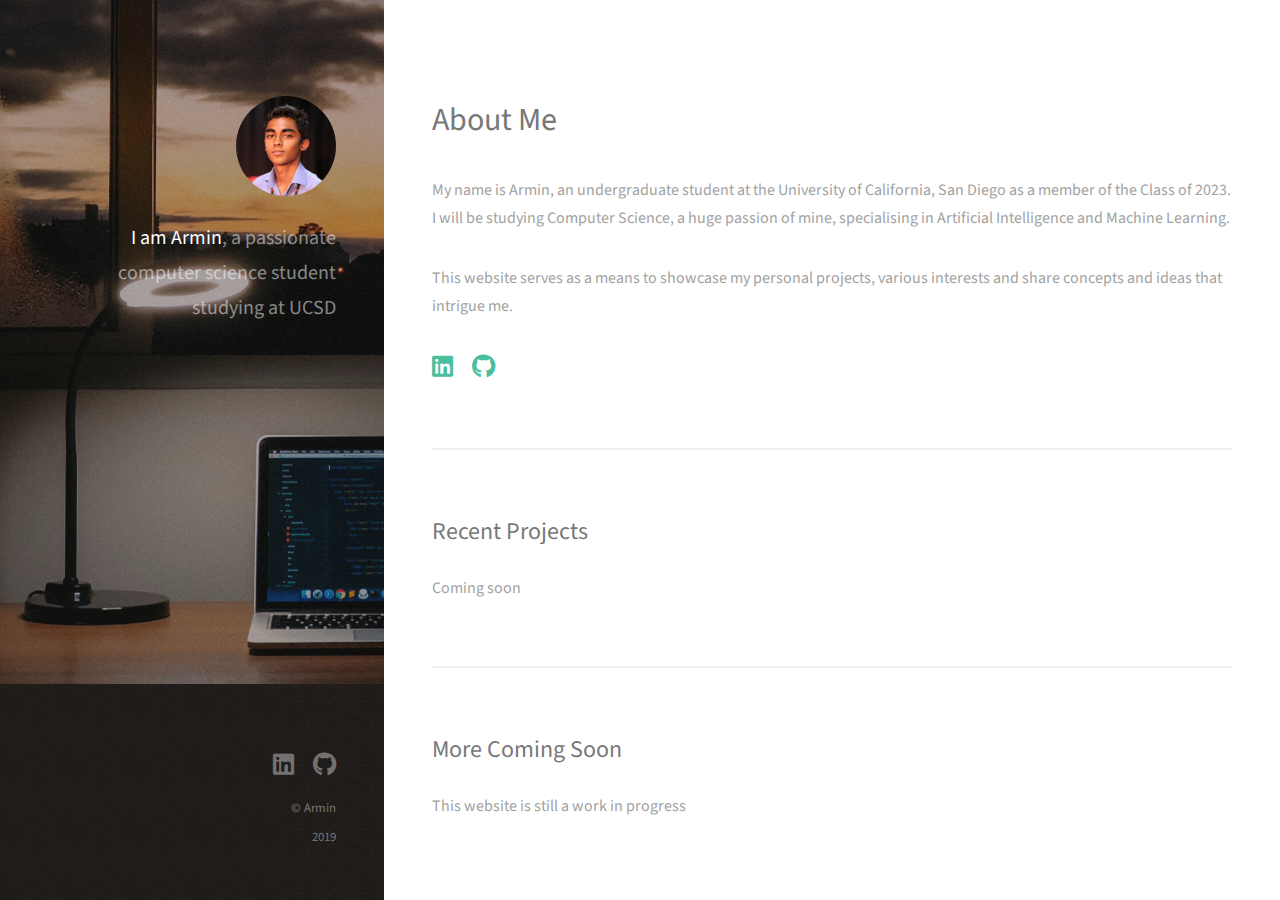
==== commit 15a7c237: "edits" ====
--- a/index.html
+++ b/index.html
@@ -38,6 +38,8 @@
 				<!-- Two -->
 					<section id="two">
 						<h2>Recent Projects</h2>
+						<p>Coming soon</p>
+						<!--
 						<div class="row">
 							<article class="col-6 col-12-xsmall work-item">
 								<a href="images/fulls/01.jpg" class="image fit thumb"><img src="images/thumbs/01.jpg" alt="" /></a>
@@ -70,6 +72,7 @@
 								<p>Lorem ipsum dolor sit amet nisl sed nullam feugiat.</p>
 							</article>
 						</div>
+-->
 
 						<!--
 						<ul class="actions">
